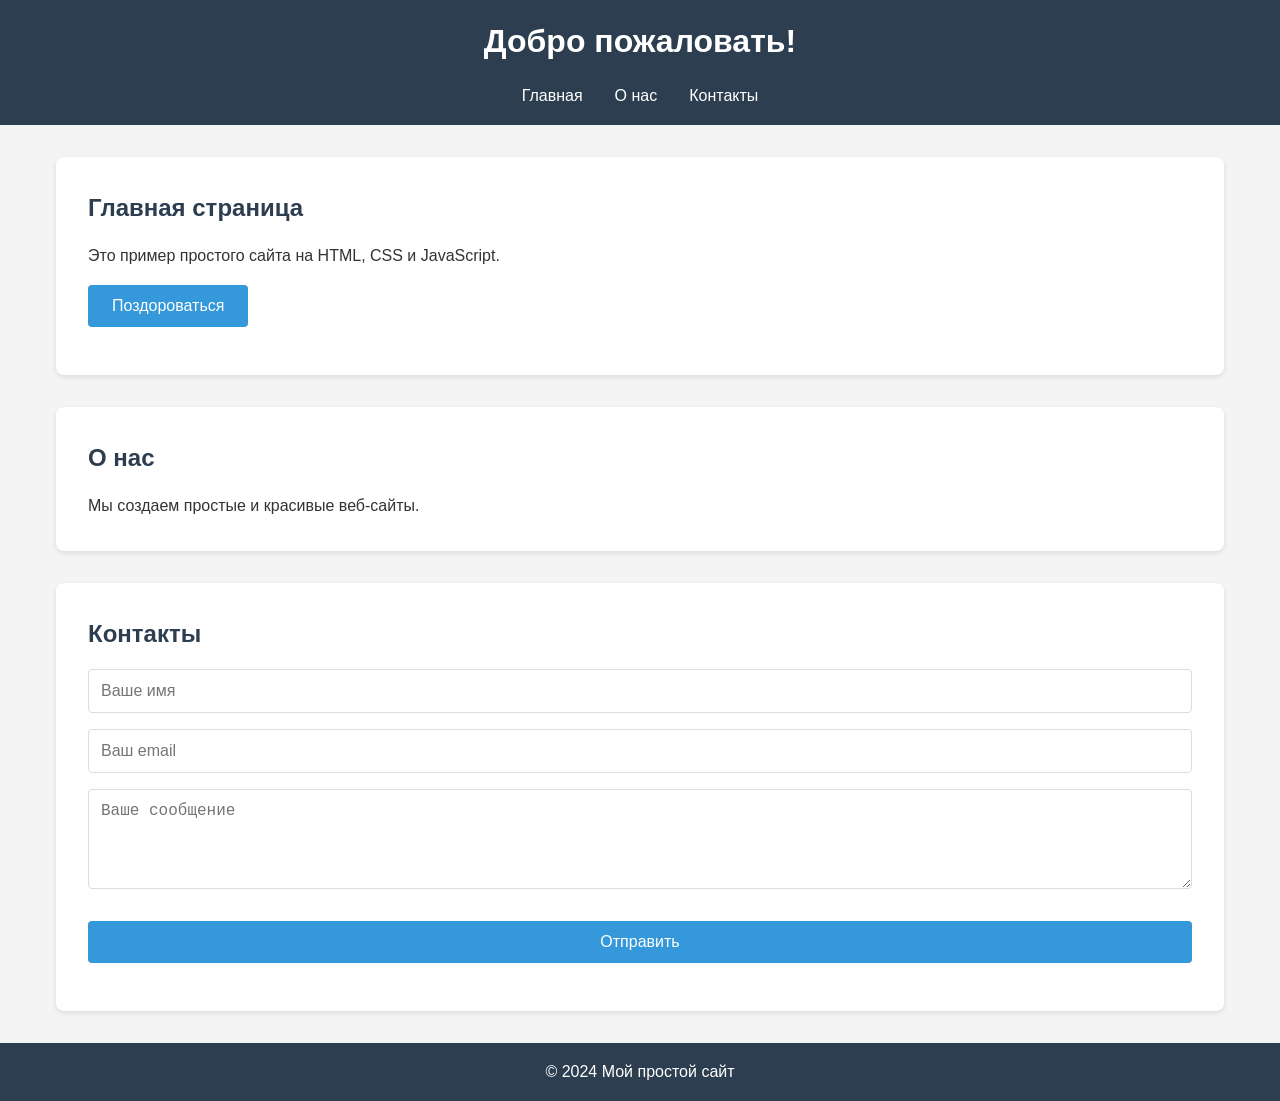
==== index.html @ e72d6790 "Create simple website with HTML, CSS and JavaScript - index.html: Created main HTML structure with h" ====
<!DOCTYPE html>
<html lang="ru">
<head>
    <meta charset="UTF-8">
    <meta name="viewport" content="width=device-width, initial-scale=1.0">
    <title>Мой простой сайт</title>
    <link rel="stylesheet" href="styles.css">
</head>
<body>
    <header>
        <h1>Добро пожаловать!</h1>
        <nav>
            <ul>
                <li><a href="#home">Главная</a></li>
                <li><a href="#about">О нас</a></li>
                <li><a href="#contact">Контакты</a></li>
            </ul>
        </nav>
    </header>

    <main>
        <section id="home">
            <h2>Главная страница</h2>
            <p>Это пример простого сайта на HTML, CSS и JavaScript.</p>
            <button id="greetButton">Поздороваться</button>
            <p id="greeting"></p>
        </section>

        <section id="about">
            <h2>О нас</h2>
            <p>Мы создаем простые и красивые веб-сайты.</p>
        </section>

        <section id="contact">
            <h2>Контакты</h2>
            <form id="contactForm">
                <input type="text" id="name" placeholder="Ваше имя" required>
                <input type="email" id="email" placeholder="Ваш email" required>
                <textarea id="message" placeholder="Ваше сообщение" required></textarea>
                <button type="submit">Отправить</button>
            </form>
            <p id="formMessage"></p>
        </section>
    </main>

    <footer>
        <p>&copy; 2024 Мой простой сайт</p>
    </footer>

    <script src="script.js"></script>
</body>
</html>
---- styles.css ----
* {
    margin: 0;
    padding: 0;
    box-sizing: border-box;
}

body {
    font-family: 'Arial', sans-serif;
    line-height: 1.6;
    color: #333;
    background-color: #f4f4f4;
}

header {
    background: #2c3e50;
    color: white;
    padding: 1rem 0;
    position: sticky;
    top: 0;
    z-index: 100;
}

header h1 {
    text-align: center;
    margin-bottom: 1rem;
}

nav ul {
    list-style: none;
    display: flex;
    justify-content: center;
    gap: 2rem;
}

nav a {
    color: white;
    text-decoration: none;
    transition: color 0.3s;
}

nav a:hover {
    color: #3498db;
}

main {
    max-width: 1200px;
    margin: 2rem auto;
    padding: 0 1rem;
}

section {
    background: white;
    padding: 2rem;
    margin-bottom: 2rem;
    border-radius: 8px;
    box-shadow: 0 2px 5px rgba(0,0,0,0.1);
}

h2 {
    color: #2c3e50;
    margin-bottom: 1rem;
}

button {
    background: #3498db;
    color: white;
    border: none;
    padding: 0.75rem 1.5rem;
    cursor: pointer;
    border-radius: 4px;
    font-size: 1rem;
    transition: background 0.3s;
    margin-top: 1rem;
}

button:hover {
    background: #2980b9;
}

#greeting {
    margin-top: 1rem;
    font-weight: bold;
    color: #27ae60;
}

form {
    display: flex;
    flex-direction: column;
    gap: 1rem;
}

input, textarea {
    padding: 0.75rem;
    border: 1px solid #ddd;
    border-radius: 4px;
    font-size: 1rem;
}

textarea {
    min-height: 100px;
    resize: vertical;
}

#formMessage {
    margin-top: 1rem;
    font-weight: bold;
}

footer {
    background: #2c3e50;
    color: white;
    text-align: center;
    padding: 1rem 0;
    margin-top: 2rem;
}

@media (max-width: 768px) {
    nav ul {
        flex-direction: column;
        gap: 1rem;
    }
    
    header h1 {
        font-size: 1.5rem;
    }
}
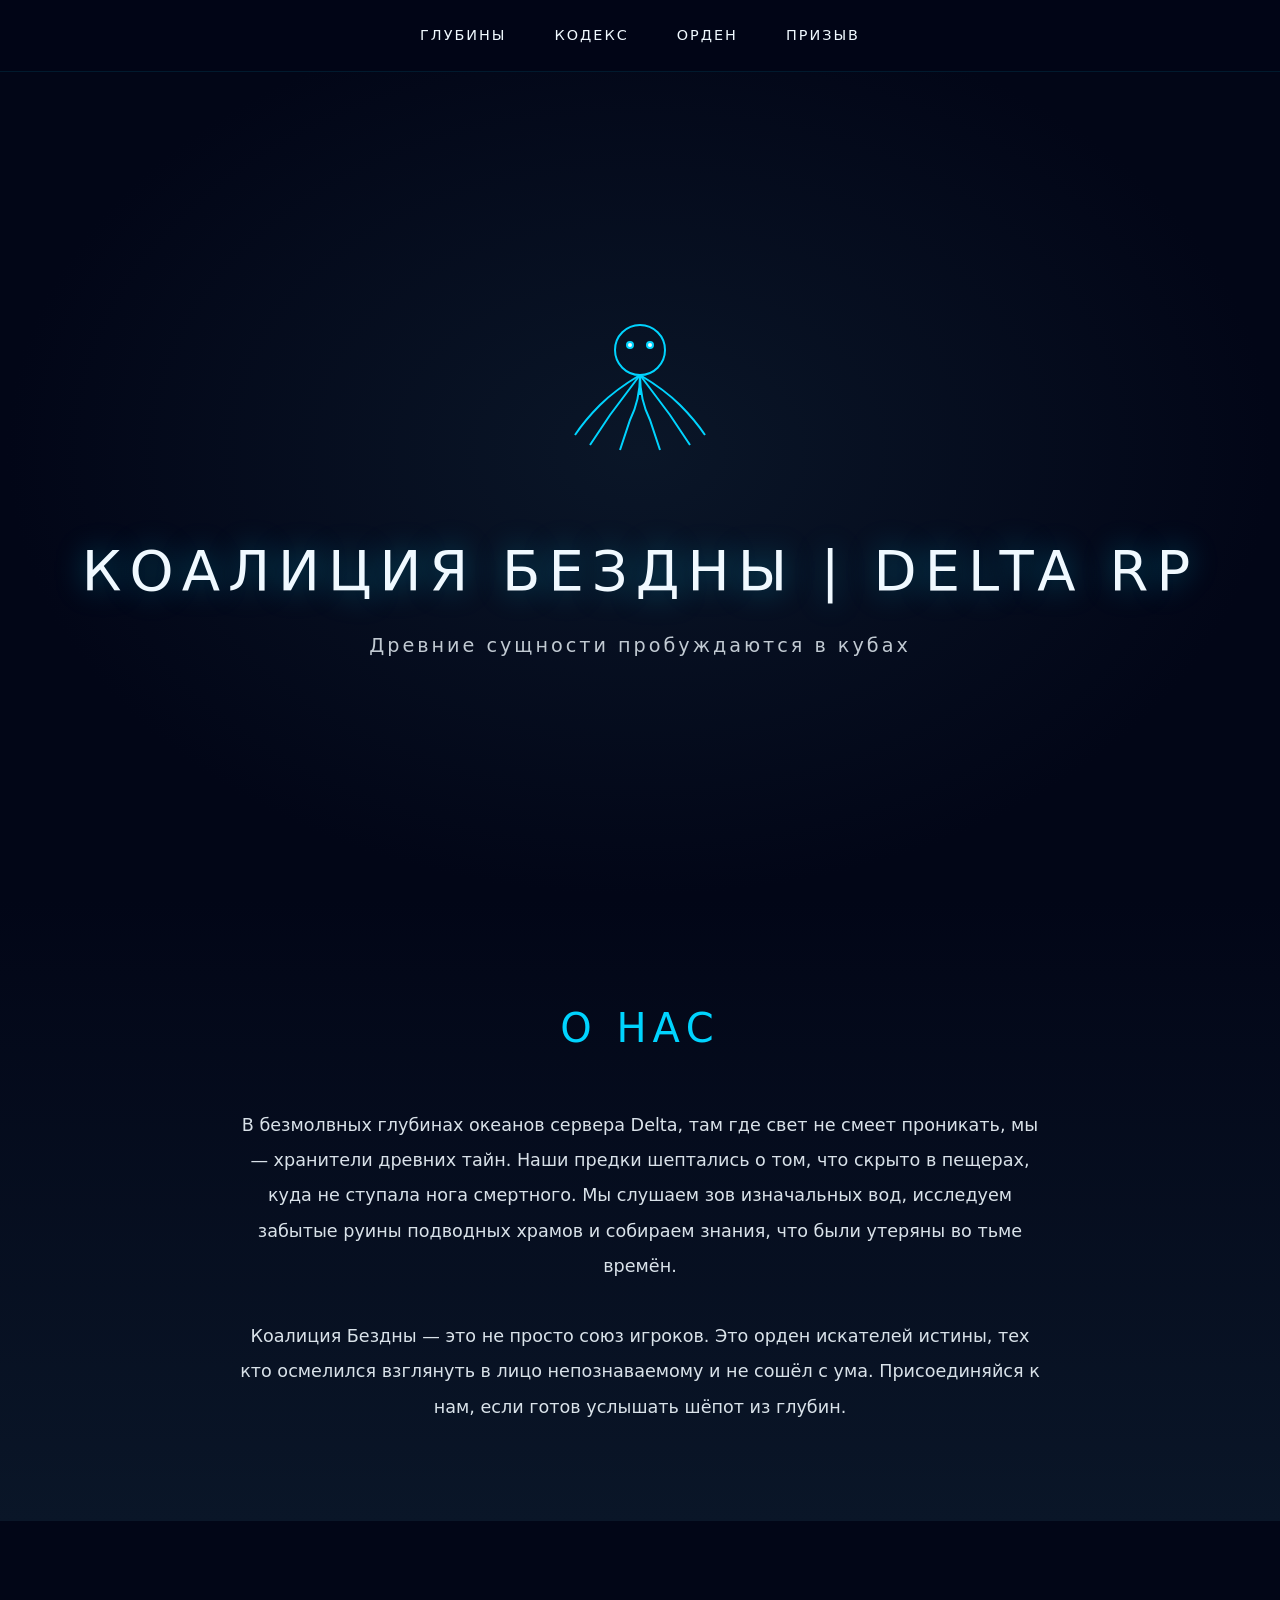
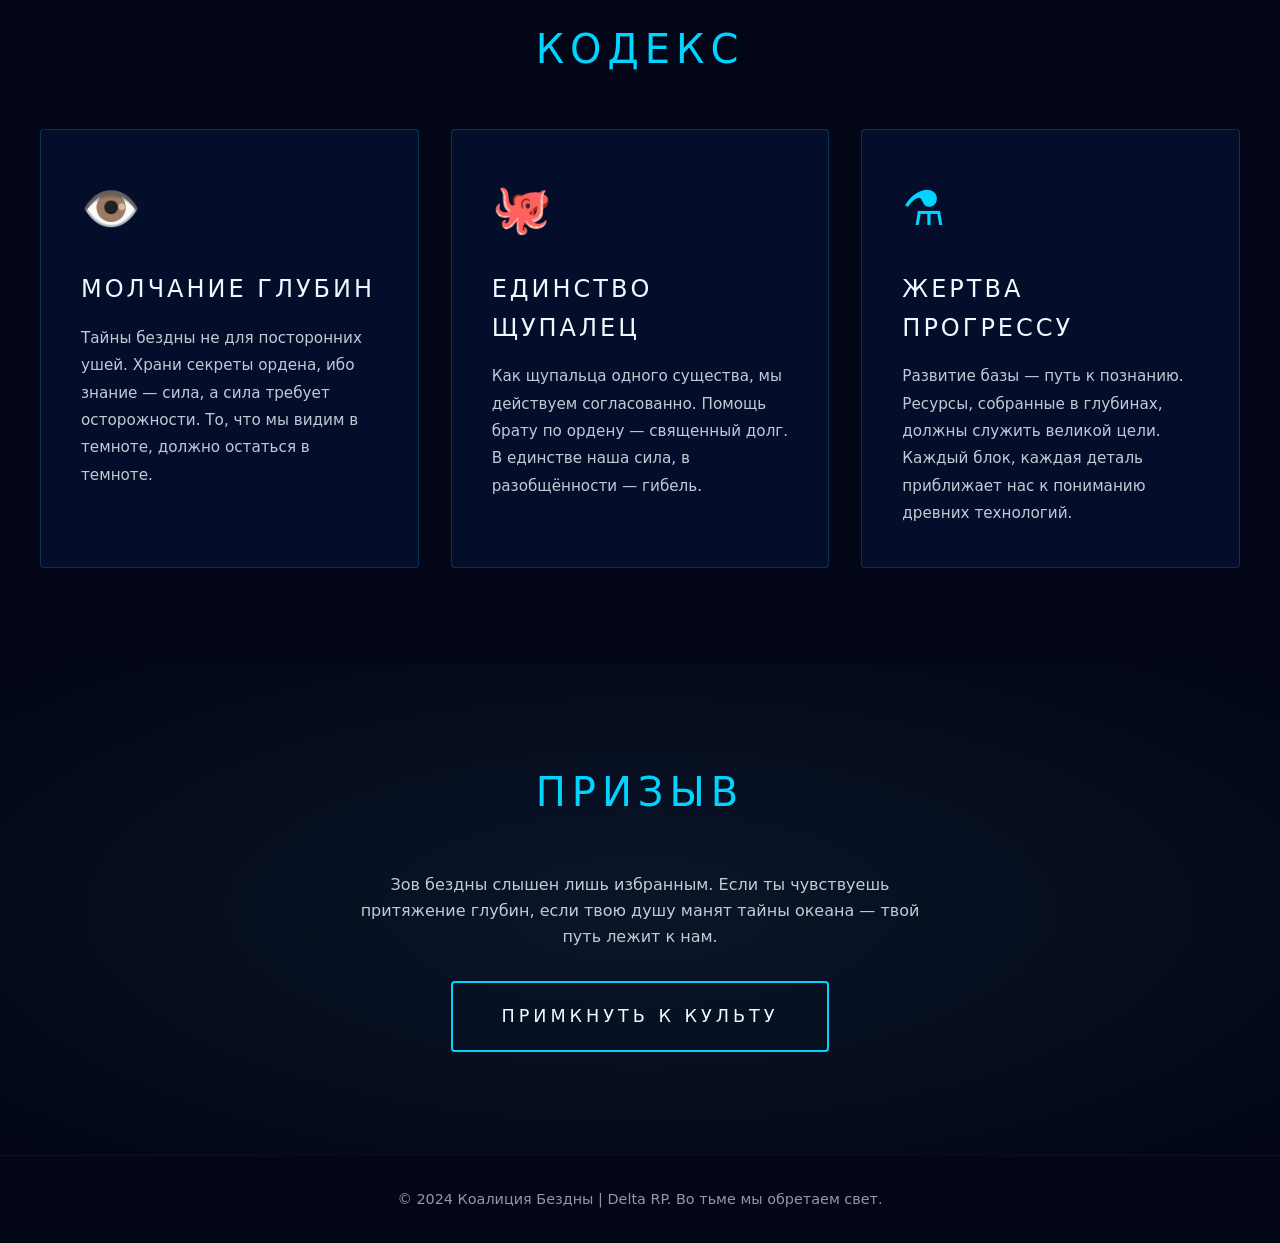
==== commit 2598136b: "**Create Cthulhu Minimalist Minecraft Coalition Website** - Implemented single-page website with Cth" ====
--- a/index.html
+++ b/index.html
@@ -3,50 +3,452 @@
 <head>
     <meta charset="UTF-8">
     <meta name="viewport" content="width=device-width, initial-scale=1.0">
-    <title>Мой простой сайт</title>
-    <link rel="stylesheet" href="styles.css">
+    <title>Коалиция Бездны | Delta RP</title>
+    <style>
+        * {
+            margin: 0;
+            padding: 0;
+            box-sizing: border-box;
+        }
+
+        :root {
+            --bg-dark: #020617;
+            --text-light: #f0f9ff;
+            --electric-blue: #00d4ff;
+            --deep-blue: #1d4ed8;
+            --neon-glow: 0 0 20px rgba(0, 212, 255, 0.5);
+        }
+
+        body {
+            font-family: system-ui, -apple-system, BlinkMacSystemFont, 'Segoe UI', sans-serif;
+            background-color: var(--bg-dark);
+            color: var(--text-light);
+            line-height: 1.6;
+            overflow-x: hidden;
+        }
+
+        /* Header */
+        header {
+            position: fixed;
+            top: 0;
+            width: 100%;
+            padding: 1.5rem 2rem;
+            background: rgba(2, 6, 23, 0.9);
+            backdrop-filter: blur(10px);
+            z-index: 1000;
+            border-bottom: 1px solid rgba(0, 212, 255, 0.1);
+        }
+
+        nav {
+            display: flex;
+            justify-content: center;
+            gap: 3rem;
+        }
+
+        nav a {
+            color: var(--text-light);
+            text-decoration: none;
+            font-size: 0.9rem;
+            text-transform: uppercase;
+            letter-spacing: 2px;
+            transition: all 0.3s ease;
+            position: relative;
+        }
+
+        nav a:hover {
+            color: var(--electric-blue);
+            text-shadow: var(--neon-glow);
+        }
+
+        nav a::after {
+            content: '';
+            position: absolute;
+            bottom: -5px;
+            left: 0;
+            width: 0;
+            height: 2px;
+            background: var(--electric-blue);
+            transition: width 0.3s ease;
+        }
+
+        nav a:hover::after {
+            width: 100%;
+        }
+
+        /* Hero Section */
+        .hero {
+            min-height: 100vh;
+            display: flex;
+            flex-direction: column;
+            justify-content: center;
+            align-items: center;
+            text-align: center;
+            padding: 6rem 2rem 4rem;
+            background: radial-gradient(ellipse at center, #0a1628 0%, var(--bg-dark) 70%);
+        }
+
+        .logo-container {
+            margin-bottom: 3rem;
+            animation: breathe 4s ease-in-out infinite;
+        }
+
+        @keyframes breathe {
+            0%, 100% {
+                filter: drop-shadow(0 0 20px rgba(0, 212, 255, 0.3));
+                transform: scale(1);
+            }
+            50% {
+                filter: drop-shadow(0 0 40px rgba(0, 212, 255, 0.6));
+                transform: scale(1.05);
+            }
+        }
+
+        .logo-svg {
+            width: 200px;
+            height: 200px;
+            fill: none;
+            stroke: var(--electric-blue);
+            stroke-width: 2;
+        }
+
+        .hero h1 {
+            font-size: 3.5rem;
+            font-weight: 300;
+            letter-spacing: 8px;
+            text-transform: uppercase;
+            margin-bottom: 1rem;
+            text-shadow: 0 0 30px rgba(0, 212, 255, 0.4);
+        }
+
+        .hero p {
+            font-size: 1.2rem;
+            font-weight: 300;
+            opacity: 0.8;
+            letter-spacing: 3px;
+            max-width: 600px;
+        }
+
+        /* About Section */
+        .about {
+            padding: 6rem 2rem;
+            background: linear-gradient(180deg, var(--bg-dark) 0%, #0a1628 100%);
+        }
+
+        .container {
+            max-width: 1200px;
+            margin: 0 auto;
+        }
+
+        .section-title {
+            font-size: 2.5rem;
+            font-weight: 300;
+            text-align: center;
+            margin-bottom: 3rem;
+            letter-spacing: 6px;
+            text-transform: uppercase;
+            color: var(--electric-blue);
+        }
+
+        .about-text {
+            text-align: center;
+            max-width: 800px;
+            margin: 0 auto;
+            font-size: 1.1rem;
+            line-height: 2;
+            opacity: 0.9;
+        }
+
+        /* Codex Section */
+        .codex {
+            padding: 6rem 2rem;
+            background: var(--bg-dark);
+        }
+
+        .cards-grid {
+            display: grid;
+            grid-template-columns: repeat(auto-fit, minmax(300px, 1fr));
+            gap: 2rem;
+            max-width: 1200px;
+            margin: 0 auto;
+        }
+
+        .card {
+            background: rgba(29, 78, 216, 0.1);
+            border: 1px solid rgba(0, 212, 255, 0.2);
+            padding: 2.5rem;
+            border-radius: 4px;
+            transition: all 0.3s ease;
+            position: relative;
+            overflow: hidden;
+        }
+
+        .card::before {
+            content: '';
+            position: absolute;
+            top: 0;
+            left: 0;
+            width: 100%;
+            height: 3px;
+            background: linear-gradient(90deg, transparent, var(--electric-blue), transparent);
+            transform: translateX(-100%);
+            transition: transform 0.5s ease;
+        }
+
+        .card:hover {
+            transform: translateY(-10px);
+            box-shadow: 0 20px 40px rgba(0, 212, 255, 0.2);
+            border-color: var(--electric-blue);
+        }
+
+        .card:hover::before {
+            transform: translateX(100%);
+        }
+
+        .card-icon {
+            font-size: 3rem;
+            margin-bottom: 1.5rem;
+            color: var(--electric-blue);
+        }
+
+        .card h3 {
+            font-size: 1.5rem;
+            font-weight: 400;
+            margin-bottom: 1rem;
+            letter-spacing: 3px;
+            text-transform: uppercase;
+        }
+
+        .card p {
+            font-size: 0.95rem;
+            opacity: 0.8;
+            line-height: 1.8;
+        }
+
+        /* CTA Section */
+        .cta {
+            padding: 6rem 2rem;
+            background: radial-gradient(ellipse at center, #0a1628 0%, var(--bg-dark) 100%);
+            text-align: center;
+        }
+
+        .cta-button {
+            display: inline-block;
+            padding: 1.2rem 3rem;
+            font-size: 1.1rem;
+            font-weight: 400;
+            text-transform: uppercase;
+            letter-spacing: 4px;
+            color: var(--text-light);
+            background: transparent;
+            border: 2px solid var(--electric-blue);
+            border-radius: 4px;
+            text-decoration: none;
+            transition: all 0.3s ease;
+            position: relative;
+            overflow: hidden;
+        }
+
+        .cta-button::before {
+            content: '';
+            position: absolute;
+            top: 0;
+            left: -100%;
+            width: 100%;
+            height: 100%;
+            background: linear-gradient(90deg, transparent, rgba(0, 212, 255, 0.3), transparent);
+            transition: left 0.5s ease;
+        }
+
+        .cta-button:hover {
+            background: var(--electric-blue);
+            color: var(--bg-dark);
+            box-shadow: 0 0 40px rgba(0, 212, 255, 0.6);
+            transform: scale(1.05);
+        }
+
+        .cta-button:hover::before {
+            left: 100%;
+        }
+
+        /* Footer */
+        footer {
+            padding: 2rem;
+            text-align: center;
+            border-top: 1px solid rgba(0, 212, 255, 0.1);
+            opacity: 0.6;
+            font-size: 0.9rem;
+        }
+
+        /* Mobile Responsiveness */
+        @media (max-width: 768px) {
+            header {
+                padding: 1rem;
+            }
+
+            nav {
+                gap: 1.5rem;
+                flex-wrap: wrap;
+            }
+
+            nav a {
+                font-size: 0.8rem;
+                letter-spacing: 1px;
+            }
+
+            .hero h1 {
+                font-size: 2rem;
+                letter-spacing: 4px;
+            }
+
+            .hero p {
+                font-size: 1rem;
+                letter-spacing: 2px;
+            }
+
+            .section-title {
+                font-size: 1.8rem;
+                letter-spacing: 4px;
+            }
+
+            .cards-grid {
+                grid-template-columns: 1fr;
+            }
+
+            .logo-svg {
+                width: 150px;
+                height: 150px;
+            }
+        }
+
+        @media (max-width: 480px) {
+            nav {
+                gap: 1rem;
+            }
+
+            nav a {
+                font-size: 0.7rem;
+            }
+
+            .hero {
+                padding: 4rem 1rem 2rem;
+            }
+
+            .hero h1 {
+                font-size: 1.5rem;
+            }
+
+            .about, .codex, .cta {
+                padding: 4rem 1rem;
+            }
+        }
+    </style>
 </head>
 <body>
+    <!-- Header -->
     <header>
-        <h1>Добро пожаловать!</h1>
         <nav>
-            <ul>
-                <li><a href="#home">Главная</a></li>
-                <li><a href="#about">О нас</a></li>
-                <li><a href="#contact">Контакты</a></li>
-            </ul>
+            <a href="#depths">Глубины</a>
+            <a href="#codex">Кодекс</a>
+            <a href="#order">Орден</a>
+            <a href="#call">Призыв</a>
         </nav>
     </header>
 
-    <main>
-        <section id="home">
-            <h2>Главная страница</h2>
-            <p>Это пример простого сайта на HTML, CSS и JavaScript.</p>
-            <button id="greetButton">Поздороваться</button>
-            <p id="greeting"></p>
-        </section>
-
-        <section id="about">
-            <h2>О нас</h2>
-            <p>Мы создаем простые и красивые веб-сайты.</p>
-        </section>
-
-        <section id="contact">
-            <h2>Контакты</h2>
-            <form id="contactForm">
-                <input type="text" id="name" placeholder="Ваше имя" required>
-                <input type="email" id="email" placeholder="Ваш email" required>
-                <textarea id="message" placeholder="Ваше сообщение" required></textarea>
-                <button type="submit">Отправить</button>
-            </form>
-            <p id="formMessage"></p>
-        </section>
-    </main>
-
+    <!-- Hero Section -->
+    <section class="hero" id="depths">
+        <div class="logo-container">
+            <svg class="logo-svg" viewBox="0 0 200 200" xmlns="http://www.w3.org/2000/svg">
+                <!-- Stylized Kraken/Octopus Logo -->
+                <circle cx="100" cy="80" r="25" stroke-width="2"/>
+                <path d="M100 105 Q100 130 90 150 Q85 165 80 180" stroke-width="2" fill="none"/>
+                <path d="M100 105 Q100 130 110 150 Q115 165 120 180" stroke-width="2" fill="none"/>
+                <path d="M100 105 Q85 125 70 145 Q60 160 50 175" stroke-width="2" fill="none"/>
+                <path d="M100 105 Q115 125 130 145 Q140 160 150 175" stroke-width="2" fill="none"/>
+                <path d="M100 105 Q75 120 60 135 Q45 150 35 165" stroke-width="2" fill="none"/>
+                <path d="M100 105 Q125 120 140 135 Q155 150 165 165" stroke-width="2" fill="none"/>
+                <path d="M100 105 Q100 115 100 125" stroke-width="2" fill="none"/>
+                <circle cx="90" cy="75" r="3" fill="currentColor"/>
+                <circle cx="110" cy="75" r="3" fill="currentColor"/>
+            </svg>
+        </div>
+        <h1>Коалиция Бездны | Delta RP</h1>
+        <p>Древние сущности пробуждаются в кубах</p>
+    </section>
+
+    <!-- About Section -->
+    <section class="about" id="order">
+        <div class="container">
+            <h2 class="section-title">О Нас</h2>
+            <div class="about-text">
+                <p>
+                    В безмолвных глубинах океанов сервера Delta, там где свет не смеет проникать, 
+                    мы — хранители древних тайн. Наши предки шептались о том, что скрыто в пещерах, 
+                    куда не ступала нога смертного. Мы слушаем зов изначальных вод, исследуем забытые 
+                    руины подводных храмов и собираем знания, что были утеряны во тьме времён.
+                </p>
+                <br>
+                <p>
+                    Коалиция Бездны — это не просто союз игроков. Это орден искателей истины, 
+                    тех кто осмелился взглянуть в лицо непознаваемому и не сошёл с ума. 
+                    Присоединяйся к нам, если готов услышать шёпот из глубин.
+                </p>
+            </div>
+        </div>
+    </section>
+
+    <!-- Codex Section -->
+    <section class="codex" id="codex">
+        <div class="container">
+            <h2 class="section-title">Кодекс</h2>
+            <div class="cards-grid">
+                <div class="card">
+                    <div class="card-icon">👁️</div>
+                    <h3>Молчание Глубин</h3>
+                    <p>
+                        Тайны бездны не для посторонних ушей. Храни секреты ордена, 
+                        ибо знание — сила, а сила требует осторожности. То, что мы видим 
+                        в темноте, должно остаться в темноте.
+                    </p>
+                </div>
+                <div class="card">
+                    <div class="card-icon">🐙</div>
+                    <h3>Единство Щупалец</h3>
+                    <p>
+                        Как щупальца одного существа, мы действуем согласованно. 
+                        Помощь брату по ордену — священный долг. В единстве наша сила, 
+                        в разобщённости — гибель.
+                    </p>
+                </div>
+                <div class="card">
+                    <div class="card-icon">⚗️</div>
+                    <h3>Жертва Прогрессу</h3>
+                    <p>
+                        Развитие базы — путь к познанию. Ресурсы, собранные в глубинах, 
+                        должны служить великой цели. Каждый блок, каждая деталь приближает 
+                        нас к пониманию древних технологий.
+                    </p>
+                </div>
+            </div>
+        </div>
+    </section>
+
+    <!-- CTA Section -->
+    <section class="cta" id="call">
+        <div class="container">
+            <h2 class="section-title">Призыв</h2>
+            <p style="margin-bottom: 2rem; opacity: 0.8; max-width: 600px; margin-left: auto; margin-right: auto;">
+                Зов бездны слышен лишь избранным. Если ты чувствуешь притяжение глубин, 
+                если твою душу манят тайны океана — твой путь лежит к нам.
+            </p>
+            <a href="https://discord.gg/your-invite-link" class="cta-button" target="_blank" rel="noopener noreferrer">
+                Примкнуть к культу
+            </a>
+        </div>
+    </section>
+
+    <!-- Footer -->
     <footer>
-        <p>&copy; 2024 Мой простой сайт</p>
+        <p>&copy; 2024 Коалиция Бездны | Delta RP. Во тьме мы обретаем свет.</p>
     </footer>
-
-    <script src="script.js"></script>
 </body>
 </html>
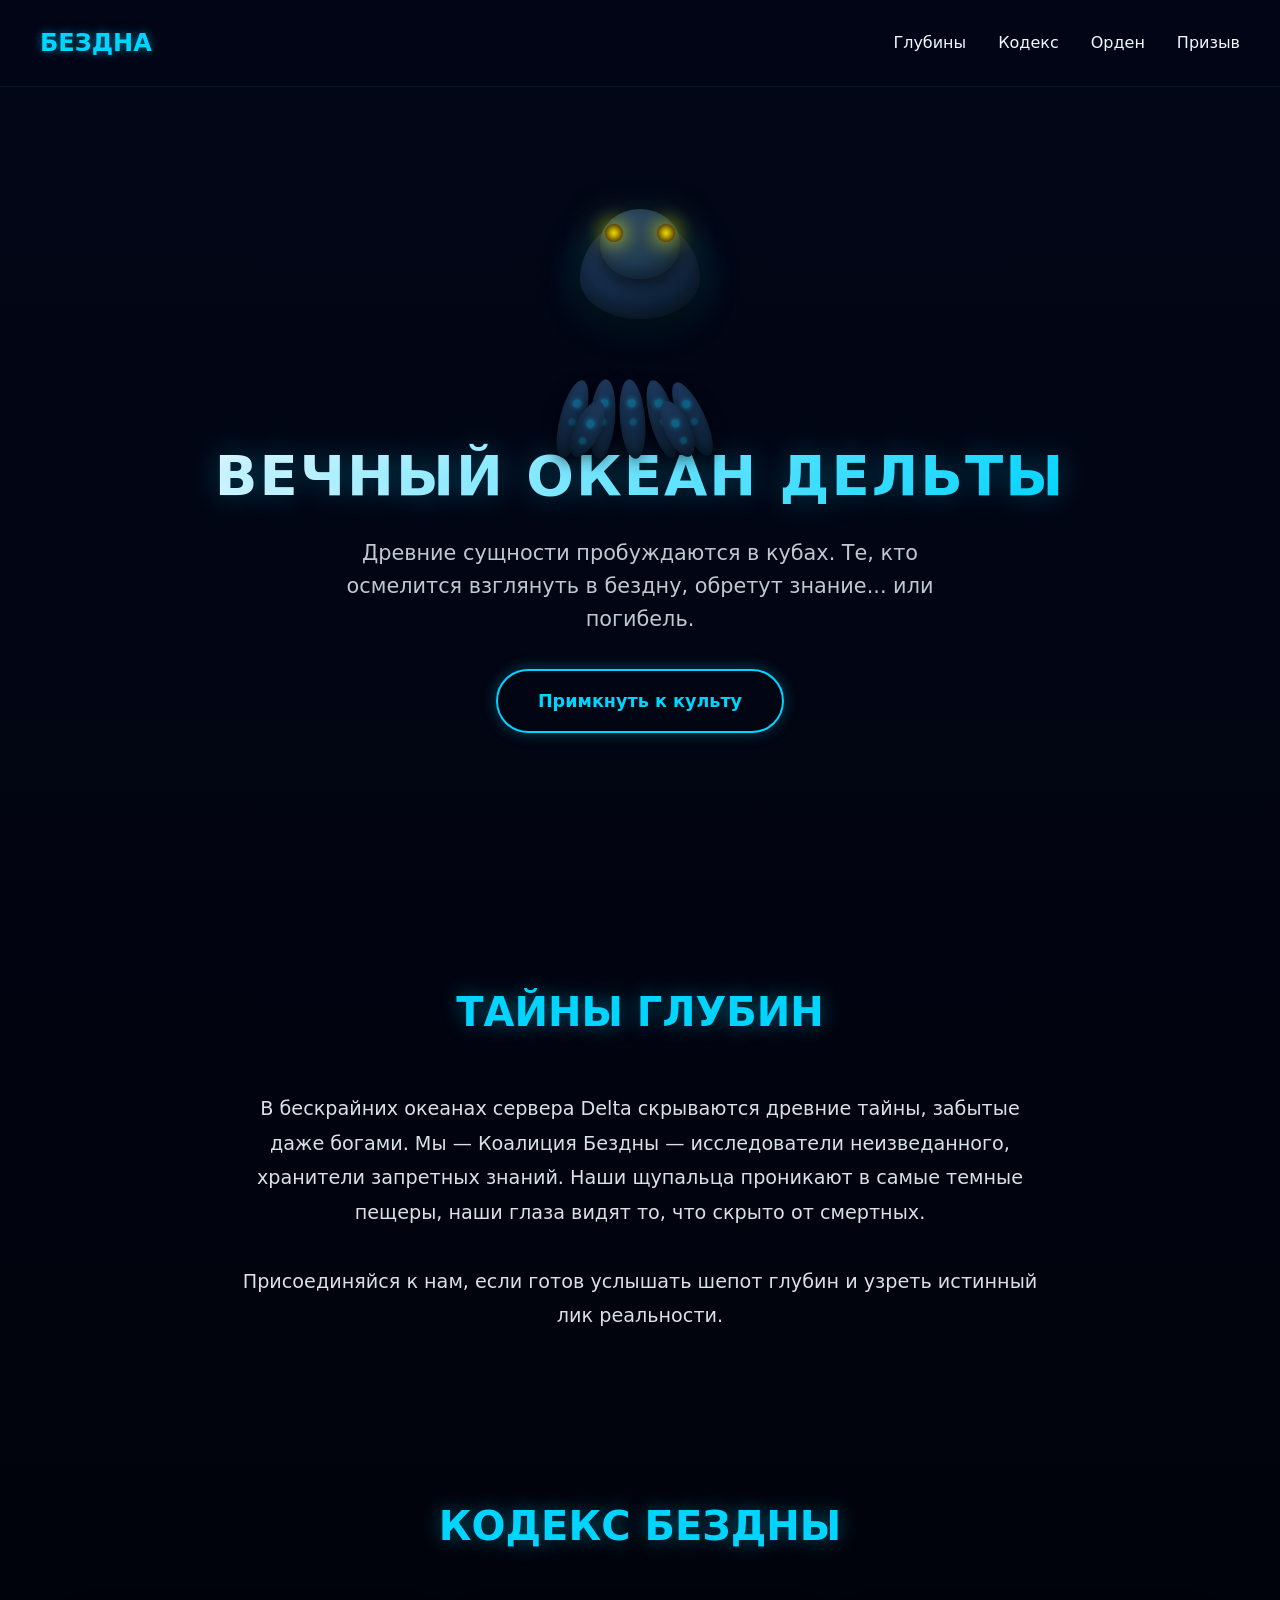
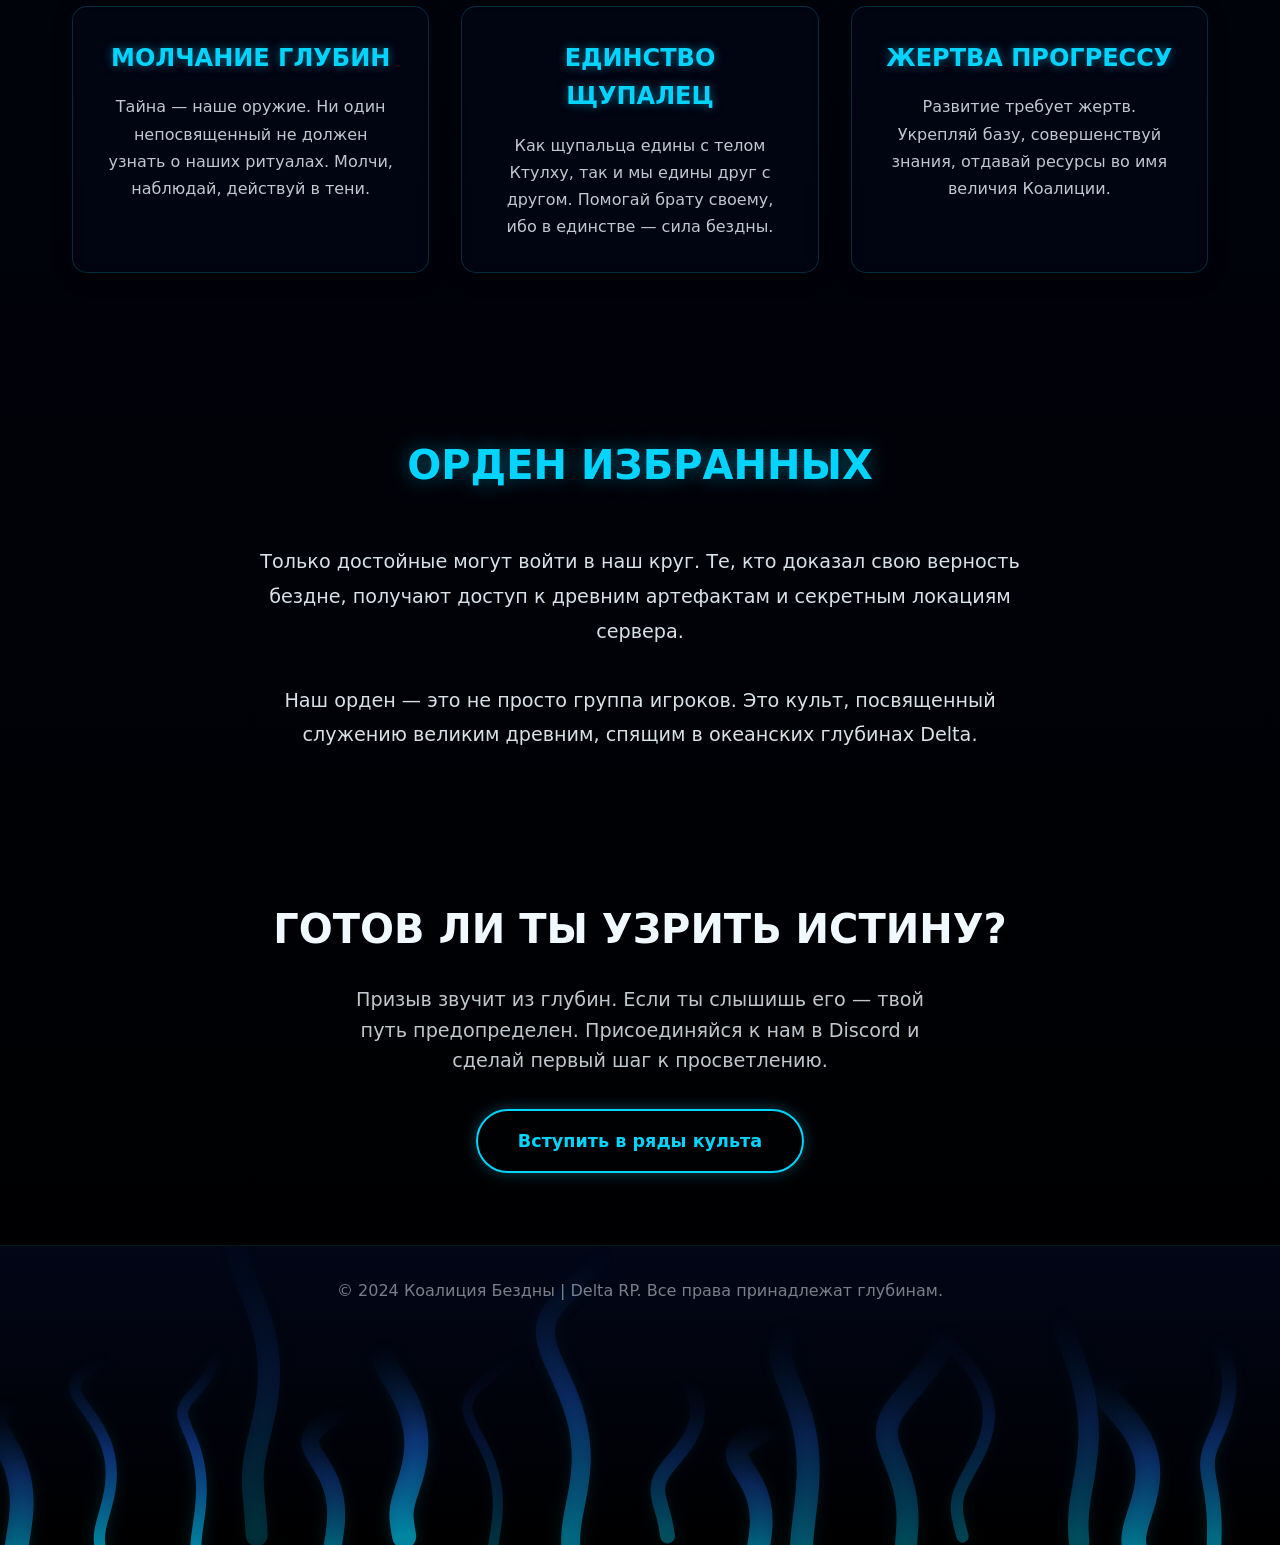
==== commit 7f0a0c38: "update branch" ====
--- a/index.html
+++ b/index.html
@@ -12,19 +12,21 @@
         }
 
         :root {
-            --bg-dark: #020617;
-            --text-light: #f0f9ff;
+            --deep-black: #020617;
+            --sea-foam: #f0f9ff;
             --electric-blue: #00d4ff;
+            --ocean-blue: #00f3ff;
             --deep-blue: #1d4ed8;
-            --neon-glow: 0 0 20px rgba(0, 212, 255, 0.5);
+            --neon-yellow: #fff700;
         }
 
         body {
-            font-family: system-ui, -apple-system, BlinkMacSystemFont, 'Segoe UI', sans-serif;
-            background-color: var(--bg-dark);
-            color: var(--text-light);
+            font-family: 'Inter', system-ui, -apple-system, sans-serif;
+            background: linear-gradient(180deg, var(--deep-black) 0%, #000000 100%);
+            color: var(--sea-foam);
+            min-height: 100vh;
+            overflow-x: hidden;
             line-height: 1.6;
-            overflow-x: hidden;
         }
 
         /* Header */
@@ -40,27 +42,40 @@
         }
 
         nav {
+            max-width: 1200px;
+            margin: 0 auto;
             display: flex;
-            justify-content: center;
-            gap: 3rem;
-        }
-
-        nav a {
-            color: var(--text-light);
+            justify-content: space-between;
+            align-items: center;
+        }
+
+        .logo-text {
+            font-size: 1.5rem;
+            font-weight: 700;
+            color: var(--electric-blue);
+            text-shadow: 0 0 10px rgba(0, 212, 255, 0.5);
+        }
+
+        .nav-links {
+            display: flex;
+            gap: 2rem;
+            list-style: none;
+        }
+
+        .nav-links a {
+            color: var(--sea-foam);
             text-decoration: none;
-            font-size: 0.9rem;
-            text-transform: uppercase;
-            letter-spacing: 2px;
+            font-weight: 500;
             transition: all 0.3s ease;
             position: relative;
         }
 
-        nav a:hover {
+        .nav-links a:hover {
             color: var(--electric-blue);
-            text-shadow: var(--neon-glow);
-        }
-
-        nav a::after {
+            text-shadow: 0 0 8px rgba(0, 212, 255, 0.6);
+        }
+
+        .nav-links a::after {
             content: '';
             position: absolute;
             bottom: -5px;
@@ -69,9 +84,10 @@
             height: 2px;
             background: var(--electric-blue);
             transition: width 0.3s ease;
-        }
-
-        nav a:hover::after {
+            box-shadow: 0 0 10px var(--electric-blue);
+        }
+
+        .nav-links a:hover::after {
             width: 100%;
         }
 
@@ -84,261 +100,394 @@
             align-items: center;
             text-align: center;
             padding: 6rem 2rem 4rem;
-            background: radial-gradient(ellipse at center, #0a1628 0%, var(--bg-dark) 70%);
-        }
-
+            position: relative;
+        }
+
+        /* Octopus Logo */
         .logo-container {
-            margin-bottom: 3rem;
-            animation: breathe 4s ease-in-out infinite;
-        }
-
-        @keyframes breathe {
-            0%, 100% {
-                filter: drop-shadow(0 0 20px rgba(0, 212, 255, 0.3));
-                transform: scale(1);
-            }
-            50% {
-                filter: drop-shadow(0 0 40px rgba(0, 212, 255, 0.6));
-                transform: scale(1.05);
-            }
-        }
-
-        .logo-svg {
+            position: relative;
             width: 200px;
             height: 200px;
-            fill: none;
-            stroke: var(--electric-blue);
-            stroke-width: 2;
-        }
+            margin-bottom: 2rem;
+            animation: floating 4s ease-in-out infinite;
+        }
+
+        @keyframes floating {
+            0%, 100% {
+                transform: translateY(0) rotate(0deg);
+            }
+            25% {
+                transform: translateY(-15px) rotate(2deg);
+            }
+            50% {
+                transform: translateY(-8px) rotate(0deg);
+            }
+            75% {
+                transform: translateY(-20px) rotate(-2deg);
+            }
+        }
+
+        .octopus-logo {
+            width: 100%;
+            height: 100%;
+            position: relative;
+        }
+
+        .octopus-body {
+            position: absolute;
+            width: 120px;
+            height: 100px;
+            background: linear-gradient(135deg, #1e3a5f 0%, #0d2137 100%);
+            border-radius: 50% 50% 50% 50% / 60% 60% 40% 40%;
+            top: 20px;
+            left: 50%;
+            transform: translateX(-50%);
+            box-shadow: 
+                0 10px 30px rgba(0, 0, 0, 0.8),
+                0 0 40px rgba(0, 212, 255, 0.3),
+                inset 0 -10px 20px rgba(0, 0, 0, 0.5);
+            z-index: 2;
+        }
+
+        .octopus-head {
+            position: absolute;
+            width: 80px;
+            height: 70px;
+            background: linear-gradient(135deg, #2a4a6f 0%, #153045 100%);
+            border-radius: 50%;
+            top: 10px;
+            left: 50%;
+            transform: translateX(-50%);
+            box-shadow: 
+                0 5px 20px rgba(0, 0, 0, 0.6),
+                inset 0 -5px 15px rgba(0, 0, 0, 0.4);
+            z-index: 3;
+        }
+
+        .eye {
+            position: absolute;
+            width: 18px;
+            height: 18px;
+            background: radial-gradient(circle, var(--neon-yellow) 0%, #b8860b 70%, #000000 100%);
+            border-radius: 50%;
+            top: 25px;
+            box-shadow: 
+                0 0 20px var(--neon-yellow),
+                0 0 40px rgba(255, 247, 0, 0.5),
+                inset 0 0 10px rgba(0, 0, 0, 0.8);
+            animation: eyeGlow 3s ease-in-out infinite alternate;
+            z-index: 4;
+        }
+
+        .eye-left {
+            left: 65px;
+        }
+
+        .eye-right {
+            right: 65px;
+        }
+
+        @keyframes eyeGlow {
+            0% {
+                box-shadow: 0 0 15px var(--neon-yellow), 0 0 30px rgba(255, 247, 0, 0.3);
+                opacity: 0.8;
+            }
+            100% {
+                box-shadow: 0 0 25px var(--neon-yellow), 0 0 50px rgba(255, 247, 0, 0.7), 0 0 70px rgba(255, 247, 0, 0.4);
+                opacity: 1;
+            }
+        }
+
+        .tentacle {
+            position: absolute;
+            width: 25px;
+            height: 80px;
+            background: linear-gradient(180deg, #1e3a5f 0%, #0d2137 100%);
+            border-radius: 50%;
+            bottom: -60px;
+            box-shadow: 
+                0 5px 15px rgba(0, 0, 0, 0.5),
+                inset 0 -5px 10px rgba(0, 0, 0, 0.3);
+            z-index: 1;
+        }
+
+        .tentacle::before {
+            content: '';
+            position: absolute;
+            width: 8px;
+            height: 8px;
+            background: rgba(0, 212, 255, 0.3);
+            border-radius: 50%;
+            top: 20px;
+            left: 50%;
+            transform: translateX(-50%);
+            box-shadow: 0 0 5px rgba(0, 212, 255, 0.5);
+        }
+
+        .tentacle::after {
+            content: '';
+            position: absolute;
+            width: 6px;
+            height: 6px;
+            background: rgba(0, 212, 255, 0.2);
+            border-radius: 50%;
+            top: 40px;
+            left: 50%;
+            transform: translateX(-50%);
+            box-shadow: 0 0 3px rgba(0, 212, 255, 0.4);
+        }
+
+        .t1 { left: 20px; transform: rotate(15deg); }
+        .t2 { left: 50px; transform: rotate(5deg); }
+        .t3 { left: 80px; transform: rotate(-5deg); }
+        .t4 { left: 110px; transform: rotate(-15deg); }
+        .t5 { left: 140px; transform: rotate(-25deg); }
+        .t6 { left: 35px; transform: rotate(25deg); height: 60px; }
+        .t7 { left: 125px; transform: rotate(-25deg); height: 60px; }
 
         .hero h1 {
             font-size: 3.5rem;
-            font-weight: 300;
-            letter-spacing: 8px;
-            text-transform: uppercase;
+            font-weight: 800;
             margin-bottom: 1rem;
-            text-shadow: 0 0 30px rgba(0, 212, 255, 0.4);
+            background: linear-gradient(135deg, var(--sea-foam) 0%, var(--electric-blue) 100%);
+            -webkit-background-clip: text;
+            -webkit-text-fill-color: transparent;
+            background-clip: text;
+            text-shadow: 0 0 30px rgba(0, 212, 255, 0.3);
+            letter-spacing: 2px;
         }
 
         .hero p {
-            font-size: 1.2rem;
-            font-weight: 300;
-            opacity: 0.8;
-            letter-spacing: 3px;
+            font-size: 1.3rem;
+            color: rgba(240, 249, 255, 0.8);
             max-width: 600px;
-        }
-
-        /* About Section */
-        .about {
-            padding: 6rem 2rem;
-            background: linear-gradient(180deg, var(--bg-dark) 0%, #0a1628 100%);
-        }
-
-        .container {
+            margin-bottom: 2rem;
+        }
+
+        /* Buttons */
+        .btn {
+            display: inline-block;
+            padding: 1rem 2.5rem;
+            background: transparent;
+            color: var(--electric-blue);
+            border: 2px solid var(--electric-blue);
+            border-radius: 50px;
+            font-size: 1.1rem;
+            font-weight: 600;
+            text-decoration: none;
+            transition: all 0.3s ease;
+            cursor: pointer;
+            position: relative;
+            overflow: hidden;
+            box-shadow: 0 0 15px rgba(0, 212, 255, 0.3);
+        }
+
+        .btn:hover {
+            background: var(--electric-blue);
+            color: var(--deep-black);
+            box-shadow: 
+                0 0 30px rgba(0, 212, 255, 0.6),
+                0 0 60px rgba(0, 212, 255, 0.4);
+            transform: translateY(-3px);
+        }
+
+        .btn-pulse {
+            animation: pulse 2s ease-in-out infinite;
+        }
+
+        @keyframes pulse {
+            0%, 100% {
+                box-shadow: 0 0 15px rgba(0, 212, 255, 0.3);
+            }
+            50% {
+                box-shadow: 
+                    0 0 25px rgba(0, 212, 255, 0.5),
+                    0 0 50px rgba(0, 212, 255, 0.3);
+            }
+        }
+
+        /* Sections */
+        section {
+            padding: 5rem 2rem;
             max-width: 1200px;
             margin: 0 auto;
         }
 
         .section-title {
             font-size: 2.5rem;
-            font-weight: 300;
             text-align: center;
             margin-bottom: 3rem;
-            letter-spacing: 6px;
-            text-transform: uppercase;
             color: var(--electric-blue);
-        }
-
-        .about-text {
+            text-shadow: 0 0 20px rgba(0, 212, 255, 0.4);
+        }
+
+        /* About Section */
+        .about-content {
             text-align: center;
             max-width: 800px;
             margin: 0 auto;
-            font-size: 1.1rem;
-            line-height: 2;
-            opacity: 0.9;
-        }
-
-        /* Codex Section */
-        .codex {
-            padding: 6rem 2rem;
-            background: var(--bg-dark);
-        }
-
+            font-size: 1.2rem;
+            line-height: 1.8;
+            color: rgba(240, 249, 255, 0.9);
+        }
+
+        /* Cards Grid */
         .cards-grid {
             display: grid;
             grid-template-columns: repeat(auto-fit, minmax(300px, 1fr));
             gap: 2rem;
-            max-width: 1200px;
-            margin: 0 auto;
+            margin-top: 3rem;
         }
 
         .card {
-            background: rgba(29, 78, 216, 0.1);
+            background: rgba(2, 6, 23, 0.6);
             border: 1px solid rgba(0, 212, 255, 0.2);
-            padding: 2.5rem;
-            border-radius: 4px;
+            border-radius: 15px;
+            padding: 2rem;
+            text-align: center;
             transition: all 0.3s ease;
+            backdrop-filter: blur(5px);
+            box-shadow: 0 5px 20px rgba(0, 0, 0, 0.3);
+        }
+
+        .card:hover {
+            border-color: var(--electric-blue);
+            box-shadow: 
+                0 0 30px rgba(0, 212, 255, 0.3),
+                0 10px 40px rgba(0, 0, 0, 0.5);
+            transform: translateY(-5px);
+        }
+
+        .card h3 {
+            font-size: 1.5rem;
+            color: var(--electric-blue);
+            margin-bottom: 1rem;
+            text-shadow: 0 0 10px rgba(0, 212, 255, 0.5);
+        }
+
+        .card p {
+            color: rgba(240, 249, 255, 0.8);
+            line-height: 1.7;
+        }
+
+        /* CTA Section */
+        .cta-section {
+            text-align: center;
+            padding: 4rem 2rem;
+        }
+
+        .cta-section h2 {
+            font-size: 2.5rem;
+            margin-bottom: 1.5rem;
+            color: var(--sea-foam);
+        }
+
+        .cta-section p {
+            font-size: 1.2rem;
+            color: rgba(240, 249, 255, 0.8);
+            margin-bottom: 2rem;
+            max-width: 600px;
+            margin-left: auto;
+            margin-right: auto;
+        }
+
+        /* Footer with Tentacles */
+        footer {
             position: relative;
+            height: 300px;
+            background: linear-gradient(180deg, var(--deep-black) 0%, #000000 100%);
             overflow: hidden;
-        }
-
-        .card::before {
-            content: '';
+            border-top: 1px solid rgba(0, 212, 255, 0.1);
+        }
+
+        #tentacleCanvas {
             position: absolute;
-            top: 0;
+            bottom: 0;
             left: 0;
             width: 100%;
-            height: 3px;
-            background: linear-gradient(90deg, transparent, var(--electric-blue), transparent);
-            transform: translateX(-100%);
-            transition: transform 0.5s ease;
-        }
-
-        .card:hover {
-            transform: translateY(-10px);
-            box-shadow: 0 20px 40px rgba(0, 212, 255, 0.2);
-            border-color: var(--electric-blue);
-        }
-
-        .card:hover::before {
-            transform: translateX(100%);
-        }
-
-        .card-icon {
-            font-size: 3rem;
-            margin-bottom: 1.5rem;
-            color: var(--electric-blue);
-        }
-
-        .card h3 {
-            font-size: 1.5rem;
-            font-weight: 400;
-            margin-bottom: 1rem;
-            letter-spacing: 3px;
-            text-transform: uppercase;
-        }
-
-        .card p {
-            font-size: 0.95rem;
-            opacity: 0.8;
-            line-height: 1.8;
-        }
-
-        /* CTA Section */
-        .cta {
-            padding: 6rem 2rem;
-            background: radial-gradient(ellipse at center, #0a1628 0%, var(--bg-dark) 100%);
+            height: 100%;
+        }
+
+        .footer-content {
+            position: relative;
+            z-index: 10;
             text-align: center;
-        }
-
-        .cta-button {
-            display: inline-block;
-            padding: 1.2rem 3rem;
-            font-size: 1.1rem;
-            font-weight: 400;
-            text-transform: uppercase;
-            letter-spacing: 4px;
-            color: var(--text-light);
-            background: transparent;
-            border: 2px solid var(--electric-blue);
-            border-radius: 4px;
-            text-decoration: none;
-            transition: all 0.3s ease;
-            position: relative;
-            overflow: hidden;
-        }
-
-        .cta-button::before {
-            content: '';
-            position: absolute;
-            top: 0;
-            left: -100%;
-            width: 100%;
-            height: 100%;
-            background: linear-gradient(90deg, transparent, rgba(0, 212, 255, 0.3), transparent);
-            transition: left 0.5s ease;
-        }
-
-        .cta-button:hover {
-            background: var(--electric-blue);
-            color: var(--bg-dark);
-            box-shadow: 0 0 40px rgba(0, 212, 255, 0.6);
-            transform: scale(1.05);
-        }
-
-        .cta-button:hover::before {
-            left: 100%;
-        }
-
-        /* Footer */
-        footer {
             padding: 2rem;
-            text-align: center;
-            border-top: 1px solid rgba(0, 212, 255, 0.1);
-            opacity: 0.6;
-            font-size: 0.9rem;
-        }
-
-        /* Mobile Responsiveness */
+            color: rgba(240, 249, 255, 0.5);
+        }
+
+        /* Mobile Responsive */
         @media (max-width: 768px) {
-            header {
-                padding: 1rem;
-            }
-
-            nav {
-                gap: 1.5rem;
-                flex-wrap: wrap;
-            }
-
-            nav a {
-                font-size: 0.8rem;
-                letter-spacing: 1px;
-            }
-
+            .nav-links {
+                display: none;
+            }
+
+            .hero h1 {
+                font-size: 2.5rem;
+            }
+
+            .hero p {
+                font-size: 1.1rem;
+            }
+
+            .logo-container {
+                width: 150px;
+                height: 150px;
+            }
+
+            .octopus-body {
+                width: 90px;
+                height: 75px;
+            }
+
+            .octopus-head {
+                width: 60px;
+                height: 52px;
+            }
+
+            .eye {
+                width: 14px;
+                height: 14px;
+            }
+
+            .eye-left {
+                left: 48px;
+            }
+
+            .eye-right {
+                right: 48px;
+            }
+
+            .tentacle {
+                width: 20px;
+                height: 60px;
+            }
+
+            .t1 { left: 15px; }
+            .t2 { left: 38px; }
+            .t3 { left: 60px; }
+            .t4 { left: 82px; }
+            .t5 { left: 105px; }
+            .t6 { left: 26px; height: 45px; }
+            .t7 { left: 94px; height: 45px; }
+
+            .section-title {
+                font-size: 2rem;
+            }
+
+            .cards-grid {
+                grid-template-columns: 1fr;
+            }
+        }
+
+        @media (max-width: 480px) {
             .hero h1 {
                 font-size: 2rem;
-                letter-spacing: 4px;
-            }
-
-            .hero p {
+            }
+
+            .btn {
+                padding: 0.8rem 2rem;
                 font-size: 1rem;
-                letter-spacing: 2px;
-            }
-
-            .section-title {
-                font-size: 1.8rem;
-                letter-spacing: 4px;
-            }
-
-            .cards-grid {
-                grid-template-columns: 1fr;
-            }
-
-            .logo-svg {
-                width: 150px;
-                height: 150px;
-            }
-        }
-
-        @media (max-width: 480px) {
-            nav {
-                gap: 1rem;
-            }
-
-            nav a {
-                font-size: 0.7rem;
-            }
-
-            .hero {
-                padding: 4rem 1rem 2rem;
-            }
-
-            .hero h1 {
-                font-size: 1.5rem;
-            }
-
-            .about, .codex, .cta {
-                padding: 4rem 1rem;
             }
         }
     </style>
@@ -347,108 +496,222 @@
     <!-- Header -->
     <header>
         <nav>
-            <a href="#depths">Глубины</a>
-            <a href="#codex">Кодекс</a>
-            <a href="#order">Орден</a>
-            <a href="#call">Призыв</a>
+            <div class="logo-text">БЕЗДНА</div>
+            <ul class="nav-links">
+                <li><a href="#about">Глубины</a></li>
+                <li><a href="#codex">Кодекс</a></li>
+                <li><a href="#order">Орден</a></li>
+                <li><a href="#join">Призыв</a></li>
+            </ul>
         </nav>
     </header>
 
     <!-- Hero Section -->
-    <section class="hero" id="depths">
+    <section class="hero">
         <div class="logo-container">
-            <svg class="logo-svg" viewBox="0 0 200 200" xmlns="http://www.w3.org/2000/svg">
-                <!-- Stylized Kraken/Octopus Logo -->
-                <circle cx="100" cy="80" r="25" stroke-width="2"/>
-                <path d="M100 105 Q100 130 90 150 Q85 165 80 180" stroke-width="2" fill="none"/>
-                <path d="M100 105 Q100 130 110 150 Q115 165 120 180" stroke-width="2" fill="none"/>
-                <path d="M100 105 Q85 125 70 145 Q60 160 50 175" stroke-width="2" fill="none"/>
-                <path d="M100 105 Q115 125 130 145 Q140 160 150 175" stroke-width="2" fill="none"/>
-                <path d="M100 105 Q75 120 60 135 Q45 150 35 165" stroke-width="2" fill="none"/>
-                <path d="M100 105 Q125 120 140 135 Q155 150 165 165" stroke-width="2" fill="none"/>
-                <path d="M100 105 Q100 115 100 125" stroke-width="2" fill="none"/>
-                <circle cx="90" cy="75" r="3" fill="currentColor"/>
-                <circle cx="110" cy="75" r="3" fill="currentColor"/>
-            </svg>
+            <div class="octopus-logo">
+                <div class="octopus-body"></div>
+                <div class="octopus-head"></div>
+                <div class="eye eye-left"></div>
+                <div class="eye eye-right"></div>
+                <div class="tentacle t1"></div>
+                <div class="tentacle t2"></div>
+                <div class="tentacle t3"></div>
+                <div class="tentacle t4"></div>
+                <div class="tentacle t5"></div>
+                <div class="tentacle t6"></div>
+                <div class="tentacle t7"></div>
+            </div>
         </div>
-        <h1>Коалиция Бездны | Delta RP</h1>
-        <p>Древние сущности пробуждаются в кубах</p>
+        <h1>ВЕЧНЫЙ ОКЕАН ДЕЛЬТЫ</h1>
+        <p>Древние сущности пробуждаются в кубах. Те, кто осмелится взглянуть в бездну, обретут знание... или погибель.</p>
+        <a href="https://discord.gg/your-server" class="btn btn-pulse" target="_blank">Примкнуть к культу</a>
     </section>
 
     <!-- About Section -->
-    <section class="about" id="order">
-        <div class="container">
-            <h2 class="section-title">О Нас</h2>
-            <div class="about-text">
+    <section id="about">
+        <h2 class="section-title">ТАЙНЫ ГЛУБИН</h2>
+        <div class="about-content">
+            <p>
+                В бескрайних океанах сервера Delta скрываются древние тайны, забытые даже богами. 
+                Мы — Коалиция Бездны — исследователи неизведанного, хранители запретных знаний. 
+                Наши щупальца проникают в самые темные пещеры, наши глаза видят то, что скрыто от смертных.
+            </p>
+            <br>
+            <p>
+                Присоединяйся к нам, если готов услышать шепот глубин и узреть истинный лик реальности.
+            </p>
+        </div>
+    </section>
+
+    <!-- Codex Section -->
+    <section id="codex">
+        <h2 class="section-title">КОДЕКС БЕЗДНЫ</h2>
+        <div class="cards-grid">
+            <div class="card">
+                <h3>МОЛЧАНИЕ ГЛУБИН</h3>
                 <p>
-                    В безмолвных глубинах океанов сервера Delta, там где свет не смеет проникать, 
-                    мы — хранители древних тайн. Наши предки шептались о том, что скрыто в пещерах, 
-                    куда не ступала нога смертного. Мы слушаем зов изначальных вод, исследуем забытые 
-                    руины подводных храмов и собираем знания, что были утеряны во тьме времён.
+                    Тайна — наше оружие. Ни один непосвященный не должен узнать о наших ритуалах. 
+                    Молчи, наблюдай, действуй в тени.
                 </p>
-                <br>
+            </div>
+            <div class="card">
+                <h3>ЕДИНСТВО ЩУПАЛЕЦ</h3>
                 <p>
-                    Коалиция Бездны — это не просто союз игроков. Это орден искателей истины, 
-                    тех кто осмелился взглянуть в лицо непознаваемому и не сошёл с ума. 
-                    Присоединяйся к нам, если готов услышать шёпот из глубин.
+                    Как щупальца едины с телом Ктулху, так и мы едины друг с другом. 
+                    Помогай брату своему, ибо в единстве — сила бездны.
+                </p>
+            </div>
+            <div class="card">
+                <h3>ЖЕРТВА ПРОГРЕССУ</h3>
+                <p>
+                    Развитие требует жертв. Укрепляй базу, совершенствуй знания, 
+                    отдавай ресурсы во имя величия Коалиции.
                 </p>
             </div>
         </div>
     </section>
 
-    <!-- Codex Section -->
-    <section class="codex" id="codex">
-        <div class="container">
-            <h2 class="section-title">Кодекс</h2>
-            <div class="cards-grid">
-                <div class="card">
-                    <div class="card-icon">👁️</div>
-                    <h3>Молчание Глубин</h3>
-                    <p>
-                        Тайны бездны не для посторонних ушей. Храни секреты ордена, 
-                        ибо знание — сила, а сила требует осторожности. То, что мы видим 
-                        в темноте, должно остаться в темноте.
-                    </p>
-                </div>
-                <div class="card">
-                    <div class="card-icon">🐙</div>
-                    <h3>Единство Щупалец</h3>
-                    <p>
-                        Как щупальца одного существа, мы действуем согласованно. 
-                        Помощь брату по ордену — священный долг. В единстве наша сила, 
-                        в разобщённости — гибель.
-                    </p>
-                </div>
-                <div class="card">
-                    <div class="card-icon">⚗️</div>
-                    <h3>Жертва Прогрессу</h3>
-                    <p>
-                        Развитие базы — путь к познанию. Ресурсы, собранные в глубинах, 
-                        должны служить великой цели. Каждый блок, каждая деталь приближает 
-                        нас к пониманию древних технологий.
-                    </p>
-                </div>
-            </div>
+    <!-- Order Section -->
+    <section id="order">
+        <h2 class="section-title">ОРДЕН ИЗБРАННЫХ</h2>
+        <div class="about-content">
+            <p>
+                Только достойные могут войти в наш круг. Те, кто доказал свою верность бездне, 
+                получают доступ к древним артефактам и секретным локациям сервера.
+            </p>
+            <br>
+            <p>
+                Наш орден — это не просто группа игроков. Это культ, посвященный служению 
+                великим древним, спящим в океанских глубинах Delta.
+            </p>
         </div>
     </section>
 
     <!-- CTA Section -->
-    <section class="cta" id="call">
-        <div class="container">
-            <h2 class="section-title">Призыв</h2>
-            <p style="margin-bottom: 2rem; opacity: 0.8; max-width: 600px; margin-left: auto; margin-right: auto;">
-                Зов бездны слышен лишь избранным. Если ты чувствуешь притяжение глубин, 
-                если твою душу манят тайны океана — твой путь лежит к нам.
-            </p>
-            <a href="https://discord.gg/your-invite-link" class="cta-button" target="_blank" rel="noopener noreferrer">
-                Примкнуть к культу
-            </a>
+    <section id="join" class="cta-section">
+        <h2>ГОТОВ ЛИ ТЫ УЗРИТЬ ИСТИНУ?</h2>
+        <p>
+            Призыв звучит из глубин. Если ты слышишь его — твой путь предопределен. 
+            Присоединяйся к нам в Discord и сделай первый шаг к просветлению.
+        </p>
+        <a href="https://discord.gg/your-server" class="btn btn-pulse" target="_blank">Вступить в ряды культа</a>
+    </section>
+
+    <!-- Footer with Animated Tentacles -->
+    <footer>
+        <canvas id="tentacleCanvas"></canvas>
+        <div class="footer-content">
+            <p>&copy; 2024 Коалиция Бездны | Delta RP. Все права принадлежат глубинам.</p>
         </div>
-    </section>
-
-    <!-- Footer -->
-    <footer>
-        <p>&copy; 2024 Коалиция Бездны | Delta RP. Во тьме мы обретаем свет.</p>
     </footer>
+
+    <script>
+        // Tentacle Animation using Canvas
+        const canvas = document.getElementById('tentacleCanvas');
+        const ctx = canvas.getContext('2d');
+
+        let width, height;
+        let tentacles = [];
+
+        function resize() {
+            width = canvas.width = window.innerWidth;
+            height = canvas.height = 300;
+            initTentacles();
+        }
+
+        class Tentacle {
+            constructor(x) {
+                this.x = x;
+                this.y = height;
+                this.segments = [];
+                this.numSegments = Math.floor(Math.random() * 8) + 12;
+                this.segmentLength = Math.random() * 8 + 12;
+                this.amplitude = Math.random() * 30 + 20;
+                this.frequency = Math.random() * 0.02 + 0.01;
+                this.speed = Math.random() * 0.02 + 0.01;
+                this.phase = Math.random() * Math.PI * 2;
+                this.opacity = Math.random() * 0.3 + 0.1;
+                this.width = Math.random() * 15 + 10;
+                
+                for (let i = 0; i < this.numSegments; i++) {
+                    this.segments.push({
+                        x: this.x,
+                        y: this.y - i * this.segmentLength
+                    });
+                }
+            }
+
+            update(time) {
+                for (let i = 0; i < this.segments.length; i++) {
+                    const segment = this.segments[i];
+                    const offset = i * 0.5;
+                    segment.x = this.x + Math.sin(time * this.speed + this.phase + offset) * this.amplitude * (i / this.numSegments);
+                    segment.y = this.y - i * this.segmentLength + Math.cos(time * this.speed * 0.5 + this.phase + offset) * 10;
+                }
+            }
+
+            draw() {
+                ctx.beginPath();
+                ctx.moveTo(this.segments[0].x, this.segments[0].y);
+                
+                for (let i = 1; i < this.segments.length; i++) {
+                    const seg = this.segments[i];
+                    const prevSeg = this.segments[i - 1];
+                    const cx = (prevSeg.x + seg.x) / 2;
+                    const cy = (prevSeg.y + seg.y) / 2;
+                    ctx.quadraticCurveTo(prevSeg.x, prevSeg.y, cx, cy);
+                }
+
+                const gradient = ctx.createLinearGradient(
+                    this.segments[0].x, this.segments[0].y,
+                    this.segments[this.segments.length - 1].x,
+                    this.segments[this.segments.length - 1].y
+                );
+                gradient.addColorStop(0, `rgba(0, 212, 255, ${this.opacity})`);
+                gradient.addColorStop(0.5, `rgba(29, 78, 216, ${this.opacity * 0.7})`);
+                gradient.addColorStop(1, `rgba(2, 6, 23, 0)`);
+
+                ctx.strokeStyle = gradient;
+                ctx.lineWidth = this.width;
+                ctx.lineCap = 'round';
+                ctx.lineJoin = 'round';
+                ctx.stroke();
+
+                // Neon glow
+                ctx.shadowBlur = 15;
+                ctx.shadowColor = 'rgba(0, 212, 255, 0.5)';
+                ctx.stroke();
+                ctx.shadowBlur = 0;
+            }
+        }
+
+        function initTentacles() {
+            tentacles = [];
+            const numTentacles = Math.floor(width / 80);
+            for (let i = 0; i < numTentacles; i++) {
+                const x = (width / numTentacles) * i + Math.random() * 40;
+                tentacles.push(new Tentacle(x));
+            }
+        }
+
+        let time = 0;
+        function animate() {
+            ctx.clearRect(0, 0, width, height);
+            
+            time += 1;
+            
+            tentacles.forEach(tentacle => {
+                tentacle.update(time);
+                tentacle.draw();
+            });
+
+            requestAnimationFrame(animate);
+        }
+
+        window.addEventListener('resize', resize);
+        resize();
+        animate();
+    </script>
 </body>
 </html>
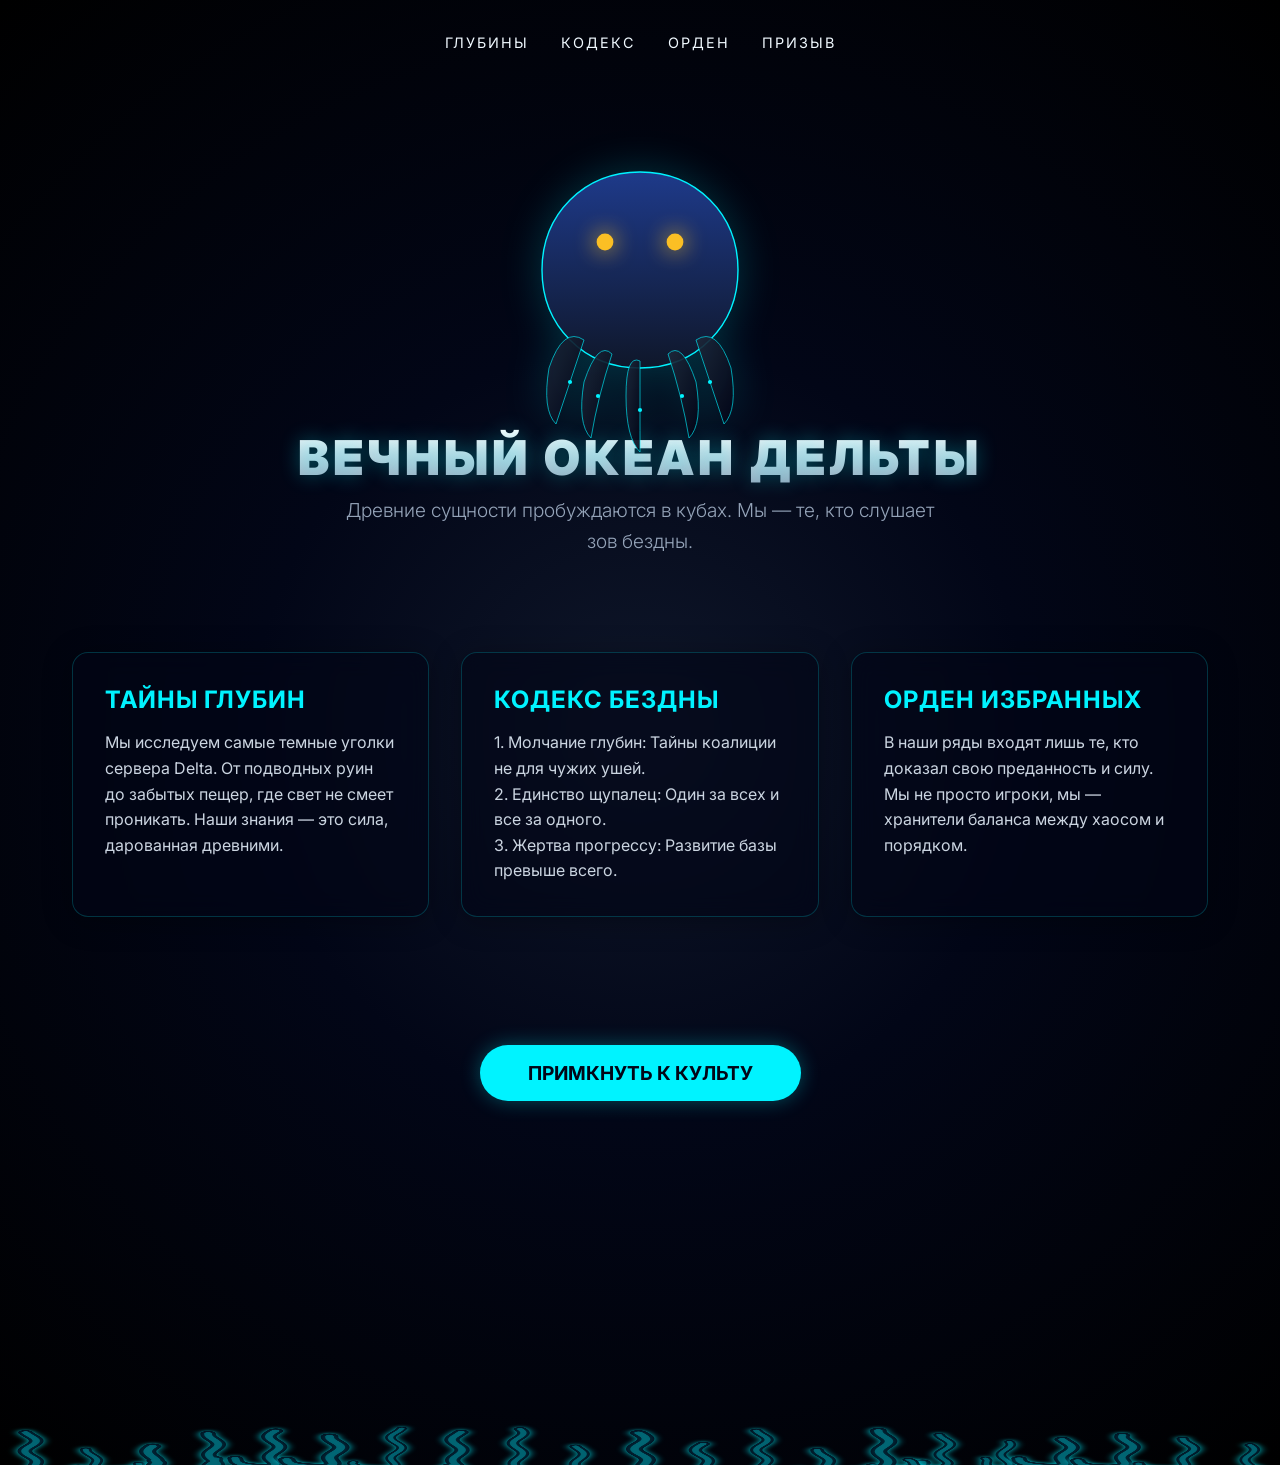
==== commit 0da7c121: "update branch" ====
--- a/index.html
+++ b/index.html
@@ -4,610 +4,321 @@
     <meta charset="UTF-8">
     <meta name="viewport" content="width=device-width, initial-scale=1.0">
     <title>Коалиция Бездны | Delta RP</title>
+    <link rel="preconnect" href="https://fonts.googleapis.com">
+    <link rel="preconnect" href="https://fonts.gstatic.com" crossorigin>
+    <link href="https://fonts.googleapis.com/css2?family=Inter:wght@300;400;700;900&display=swap" rel="stylesheet">
     <style>
+        :root {
+            --bg-deep: #020617;
+            --bg-black: #000000;
+            --neon-blue: #00f3ff;
+            --neon-dim: rgba(0, 243, 255, 0.3);
+            --eye-color: #fbbf24;
+            --text-main: #f0f9ff;
+            --glass-bg: rgba(2, 6, 23, 0.6);
+            --glass-border: rgba(0, 243, 255, 0.2);
+        }
+
         * {
             margin: 0;
             padding: 0;
             box-sizing: border-box;
         }
 
-        :root {
-            --deep-black: #020617;
-            --sea-foam: #f0f9ff;
-            --electric-blue: #00d4ff;
-            --ocean-blue: #00f3ff;
-            --deep-blue: #1d4ed8;
-            --neon-yellow: #fff700;
-        }
-
         body {
             font-family: 'Inter', system-ui, -apple-system, sans-serif;
-            background: linear-gradient(180deg, var(--deep-black) 0%, #000000 100%);
-            color: var(--sea-foam);
+            background: radial-gradient(circle at center, #0f172a 0%, var(--bg-deep) 40%, var(--bg-black) 100%);
+            color: var(--text-main);
             min-height: 100vh;
             overflow-x: hidden;
-            line-height: 1.6;
-        }
-
-        /* Header */
+            display: flex;
+            flex-direction: column;
+        }
+
         header {
-            position: fixed;
-            top: 0;
-            width: 100%;
-            padding: 1.5rem 2rem;
-            background: rgba(2, 6, 23, 0.9);
-            backdrop-filter: blur(10px);
-            z-index: 1000;
-            border-bottom: 1px solid rgba(0, 212, 255, 0.1);
-        }
-
-        nav {
-            max-width: 1200px;
-            margin: 0 auto;
+            padding: 2rem;
+            text-align: center;
+            position: relative;
+            z-index: 10;
+        }
+
+        nav ul {
             display: flex;
-            justify-content: space-between;
-            align-items: center;
-        }
-
-        .logo-text {
-            font-size: 1.5rem;
-            font-weight: 700;
-            color: var(--electric-blue);
-            text-shadow: 0 0 10px rgba(0, 212, 255, 0.5);
-        }
-
-        .nav-links {
-            display: flex;
+            justify-content: center;
             gap: 2rem;
             list-style: none;
-        }
-
-        .nav-links a {
-            color: var(--sea-foam);
+            flex-wrap: wrap;
+        }
+
+        nav a {
+            color: var(--text-main);
             text-decoration: none;
-            font-weight: 500;
-            transition: all 0.3s ease;
-            position: relative;
-        }
-
-        .nav-links a:hover {
-            color: var(--electric-blue);
-            text-shadow: 0 0 8px rgba(0, 212, 255, 0.6);
-        }
-
-        .nav-links a::after {
-            content: '';
-            position: absolute;
-            bottom: -5px;
-            left: 0;
-            width: 0;
-            height: 2px;
-            background: var(--electric-blue);
-            transition: width 0.3s ease;
-            box-shadow: 0 0 10px var(--electric-blue);
-        }
-
-        .nav-links a:hover::after {
-            width: 100%;
-        }
-
-        /* Hero Section */
+            text-transform: uppercase;
+            letter-spacing: 2px;
+            font-size: 0.9rem;
+            transition: color 0.3s, text-shadow 0.3s;
+        }
+
+        nav a:hover {
+            color: var(--neon-blue);
+            text-shadow: 0 0 10px var(--neon-blue);
+        }
+
         .hero {
-            min-height: 100vh;
+            flex: 1;
             display: flex;
             flex-direction: column;
+            align-items: center;
             justify-content: center;
-            align-items: center;
+            padding: 2rem;
             text-align: center;
-            padding: 6rem 2rem 4rem;
             position: relative;
-        }
-
-        /* Octopus Logo */
+            z-index: 5;
+        }
+
         .logo-container {
-            position: relative;
-            width: 200px;
-            height: 200px;
+            width: 280px;
+            height: 280px;
             margin-bottom: 2rem;
-            animation: floating 4s ease-in-out infinite;
-        }
-
-        @keyframes floating {
-            0%, 100% {
-                transform: translateY(0) rotate(0deg);
-            }
-            25% {
-                transform: translateY(-15px) rotate(2deg);
-            }
-            50% {
-                transform: translateY(-8px) rotate(0deg);
-            }
-            75% {
-                transform: translateY(-20px) rotate(-2deg);
-            }
-        }
-
-        .octopus-logo {
+            animation: float 6s ease-in-out infinite;
+            filter: drop-shadow(0 0 20px rgba(0, 243, 255, 0.2));
+        }
+
+        @keyframes float {
+            0%, 100% { transform: translateY(0); }
+            50% { transform: translateY(-20px); }
+        }
+
+        .cthulhu-svg {
             width: 100%;
             height: 100%;
-            position: relative;
-        }
-
-        .octopus-body {
-            position: absolute;
-            width: 120px;
-            height: 100px;
-            background: linear-gradient(135deg, #1e3a5f 0%, #0d2137 100%);
-            border-radius: 50% 50% 50% 50% / 60% 60% 40% 40%;
-            top: 20px;
-            left: 50%;
-            transform: translateX(-50%);
-            box-shadow: 
-                0 10px 30px rgba(0, 0, 0, 0.8),
-                0 0 40px rgba(0, 212, 255, 0.3),
-                inset 0 -10px 20px rgba(0, 0, 0, 0.5);
-            z-index: 2;
-        }
-
-        .octopus-head {
-            position: absolute;
-            width: 80px;
-            height: 70px;
-            background: linear-gradient(135deg, #2a4a6f 0%, #153045 100%);
-            border-radius: 50%;
-            top: 10px;
-            left: 50%;
-            transform: translateX(-50%);
-            box-shadow: 
-                0 5px 20px rgba(0, 0, 0, 0.6),
-                inset 0 -5px 15px rgba(0, 0, 0, 0.4);
-            z-index: 3;
-        }
-
-        .eye {
-            position: absolute;
-            width: 18px;
-            height: 18px;
-            background: radial-gradient(circle, var(--neon-yellow) 0%, #b8860b 70%, #000000 100%);
-            border-radius: 50%;
-            top: 25px;
-            box-shadow: 
-                0 0 20px var(--neon-yellow),
-                0 0 40px rgba(255, 247, 0, 0.5),
-                inset 0 0 10px rgba(0, 0, 0, 0.8);
-            animation: eyeGlow 3s ease-in-out infinite alternate;
-            z-index: 4;
-        }
-
-        .eye-left {
-            left: 65px;
-        }
-
-        .eye-right {
-            right: 65px;
-        }
-
-        @keyframes eyeGlow {
-            0% {
-                box-shadow: 0 0 15px var(--neon-yellow), 0 0 30px rgba(255, 247, 0, 0.3);
-                opacity: 0.8;
-            }
-            100% {
-                box-shadow: 0 0 25px var(--neon-yellow), 0 0 50px rgba(255, 247, 0, 0.7), 0 0 70px rgba(255, 247, 0, 0.4);
-                opacity: 1;
-            }
-        }
-
-        .tentacle {
-            position: absolute;
-            width: 25px;
-            height: 80px;
-            background: linear-gradient(180deg, #1e3a5f 0%, #0d2137 100%);
-            border-radius: 50%;
-            bottom: -60px;
-            box-shadow: 
-                0 5px 15px rgba(0, 0, 0, 0.5),
-                inset 0 -5px 10px rgba(0, 0, 0, 0.3);
-            z-index: 1;
-        }
-
-        .tentacle::before {
-            content: '';
-            position: absolute;
-            width: 8px;
-            height: 8px;
-            background: rgba(0, 212, 255, 0.3);
-            border-radius: 50%;
-            top: 20px;
-            left: 50%;
-            transform: translateX(-50%);
-            box-shadow: 0 0 5px rgba(0, 212, 255, 0.5);
-        }
-
-        .tentacle::after {
-            content: '';
-            position: absolute;
-            width: 6px;
-            height: 6px;
-            background: rgba(0, 212, 255, 0.2);
-            border-radius: 50%;
-            top: 40px;
-            left: 50%;
-            transform: translateX(-50%);
-            box-shadow: 0 0 3px rgba(0, 212, 255, 0.4);
-        }
-
-        .t1 { left: 20px; transform: rotate(15deg); }
-        .t2 { left: 50px; transform: rotate(5deg); }
-        .t3 { left: 80px; transform: rotate(-5deg); }
-        .t4 { left: 110px; transform: rotate(-15deg); }
-        .t5 { left: 140px; transform: rotate(-25deg); }
-        .t6 { left: 35px; transform: rotate(25deg); height: 60px; }
-        .t7 { left: 125px; transform: rotate(-25deg); height: 60px; }
-
-        .hero h1 {
-            font-size: 3.5rem;
-            font-weight: 800;
-            margin-bottom: 1rem;
-            background: linear-gradient(135deg, var(--sea-foam) 0%, var(--electric-blue) 100%);
+            overflow: visible;
+        }
+
+        .cthulhu-head {
+            fill: url(#headGradient);
+            stroke: var(--neon-blue);
+            stroke-width: 1;
+        }
+
+        .cthulhu-tentacle {
+            fill: url(#tentacleGradient);
+            stroke: var(--neon-blue);
+            stroke-width: 0.5;
+            opacity: 0.9;
+        }
+
+        .cthulhu-eye {
+            fill: var(--eye-color);
+            filter: drop-shadow(0 0 8px var(--eye-color));
+            animation: eyePulse 3s infinite alternate, blink 4s infinite;
+            transform-origin: center;
+        }
+
+        @keyframes eyePulse {
+            0% { filter: drop-shadow(0 0 5px var(--eye-color)); opacity: 0.8; }
+            100% { filter: drop-shadow(0 0 15px var(--eye-color)); opacity: 1; }
+        }
+
+        @keyframes blink {
+            0%, 48%, 52%, 100% { transform: scaleY(1); }
+            50% { transform: scaleY(0.1); }
+        }
+
+        h1 {
+            font-size: 3rem;
+            font-weight: 900;
+            text-transform: uppercase;
+            letter-spacing: 4px;
+            margin-bottom: 0.5rem;
+            text-shadow: 0 0 20px var(--neon-dim);
+            background: linear-gradient(to bottom, #fff, #94a3b8);
             -webkit-background-clip: text;
             -webkit-text-fill-color: transparent;
-            background-clip: text;
-            text-shadow: 0 0 30px rgba(0, 212, 255, 0.3);
-            letter-spacing: 2px;
-        }
-
-        .hero p {
-            font-size: 1.3rem;
-            color: rgba(240, 249, 255, 0.8);
+        }
+
+        .subtitle {
+            font-size: 1.2rem;
+            color: #94a3b8;
+            font-weight: 300;
             max-width: 600px;
-            margin-bottom: 2rem;
-        }
-
-        /* Buttons */
-        .btn {
-            display: inline-block;
-            padding: 1rem 2.5rem;
-            background: transparent;
-            color: var(--electric-blue);
-            border: 2px solid var(--electric-blue);
-            border-radius: 50px;
-            font-size: 1.1rem;
-            font-weight: 600;
-            text-decoration: none;
-            transition: all 0.3s ease;
-            cursor: pointer;
-            position: relative;
-            overflow: hidden;
-            box-shadow: 0 0 15px rgba(0, 212, 255, 0.3);
-        }
-
-        .btn:hover {
-            background: var(--electric-blue);
-            color: var(--deep-black);
-            box-shadow: 
-                0 0 30px rgba(0, 212, 255, 0.6),
-                0 0 60px rgba(0, 212, 255, 0.4);
-            transform: translateY(-3px);
-        }
-
-        .btn-pulse {
-            animation: pulse 2s ease-in-out infinite;
-        }
-
-        @keyframes pulse {
-            0%, 100% {
-                box-shadow: 0 0 15px rgba(0, 212, 255, 0.3);
-            }
-            50% {
-                box-shadow: 
-                    0 0 25px rgba(0, 212, 255, 0.5),
-                    0 0 50px rgba(0, 212, 255, 0.3);
-            }
-        }
-
-        /* Sections */
-        section {
-            padding: 5rem 2rem;
-            max-width: 1200px;
-            margin: 0 auto;
-        }
-
-        .section-title {
-            font-size: 2.5rem;
-            text-align: center;
-            margin-bottom: 3rem;
-            color: var(--electric-blue);
-            text-shadow: 0 0 20px rgba(0, 212, 255, 0.4);
-        }
-
-        /* About Section */
-        .about-content {
-            text-align: center;
-            max-width: 800px;
-            margin: 0 auto;
-            font-size: 1.2rem;
-            line-height: 1.8;
-            color: rgba(240, 249, 255, 0.9);
-        }
-
-        /* Cards Grid */
-        .cards-grid {
+            line-height: 1.6;
+        }
+
+        .content-grid {
             display: grid;
             grid-template-columns: repeat(auto-fit, minmax(300px, 1fr));
             gap: 2rem;
-            margin-top: 3rem;
+            padding: 4rem 2rem;
+            max-width: 1200px;
+            margin: 0 auto;
+            position: relative;
+            z-index: 5;
         }
 
         .card {
-            background: rgba(2, 6, 23, 0.6);
-            border: 1px solid rgba(0, 212, 255, 0.2);
-            border-radius: 15px;
+            background: var(--glass-bg);
+            backdrop-filter: blur(12px);
+            -webkit-backdrop-filter: blur(12px);
+            border: 1px solid var(--glass-border);
+            border-radius: 16px;
             padding: 2rem;
-            text-align: center;
-            transition: all 0.3s ease;
-            backdrop-filter: blur(5px);
-            box-shadow: 0 5px 20px rgba(0, 0, 0, 0.3);
+            transition: transform 0.3s, box-shadow 0.3s;
+            box-shadow: 0 4px 30px rgba(0, 0, 0, 0.3);
         }
 
         .card:hover {
-            border-color: var(--electric-blue);
-            box-shadow: 
-                0 0 30px rgba(0, 212, 255, 0.3),
-                0 10px 40px rgba(0, 0, 0, 0.5);
             transform: translateY(-5px);
+            box-shadow: 0 0 25px var(--neon-dim);
+            border-color: var(--neon-blue);
         }
 
         .card h3 {
             font-size: 1.5rem;
-            color: var(--electric-blue);
             margin-bottom: 1rem;
-            text-shadow: 0 0 10px rgba(0, 212, 255, 0.5);
+            color: var(--neon-blue);
+            text-transform: uppercase;
+            letter-spacing: 1px;
         }
 
         .card p {
-            color: rgba(240, 249, 255, 0.8);
-            line-height: 1.7;
-        }
-
-        /* CTA Section */
+            line-height: 1.6;
+            color: #cbd5e1;
+        }
+
         .cta-section {
             text-align: center;
             padding: 4rem 2rem;
-        }
-
-        .cta-section h2 {
-            font-size: 2.5rem;
-            margin-bottom: 1.5rem;
-            color: var(--sea-foam);
-        }
-
-        .cta-section p {
+            position: relative;
+            z-index: 5;
+        }
+
+        .btn-neon {
+            display: inline-block;
+            padding: 1rem 3rem;
             font-size: 1.2rem;
-            color: rgba(240, 249, 255, 0.8);
-            margin-bottom: 2rem;
-            max-width: 600px;
-            margin-left: auto;
-            margin-right: auto;
-        }
-
-        /* Footer with Tentacles */
+            font-weight: 700;
+            text-transform: uppercase;
+            color: var(--bg-deep);
+            background: var(--neon-blue);
+            border: none;
+            border-radius: 50px;
+            cursor: pointer;
+            text-decoration: none;
+            box-shadow: 0 0 20px var(--neon-dim);
+            transition: all 0.3s ease;
+            animation: pulseBtn 2s infinite;
+        }
+
+        .btn-neon:hover {
+            background: #fff;
+            box-shadow: 0 0 40px var(--neon-blue);
+            transform: scale(1.05);
+        }
+
+        @keyframes pulseBtn {
+            0% { box-shadow: 0 0 0 0 rgba(0, 243, 255, 0.4); }
+            70% { box-shadow: 0 0 0 15px rgba(0, 243, 255, 0); }
+            100% { box-shadow: 0 0 0 0 rgba(0, 243, 255, 0); }
+        }
+
         footer {
             position: relative;
+            width: 100%;
             height: 300px;
-            background: linear-gradient(180deg, var(--deep-black) 0%, #000000 100%);
+            background: transparent;
             overflow: hidden;
-            border-top: 1px solid rgba(0, 212, 255, 0.1);
+            z-index: 1;
         }
 
         #tentacleCanvas {
-            position: absolute;
-            bottom: 0;
-            left: 0;
+            display: block;
             width: 100%;
             height: 100%;
         }
 
-        .footer-content {
-            position: relative;
-            z-index: 10;
-            text-align: center;
-            padding: 2rem;
-            color: rgba(240, 249, 255, 0.5);
-        }
-
-        /* Mobile Responsive */
         @media (max-width: 768px) {
-            .nav-links {
-                display: none;
-            }
-
-            .hero h1 {
-                font-size: 2.5rem;
-            }
-
-            .hero p {
-                font-size: 1.1rem;
-            }
-
-            .logo-container {
-                width: 150px;
-                height: 150px;
-            }
-
-            .octopus-body {
-                width: 90px;
-                height: 75px;
-            }
-
-            .octopus-head {
-                width: 60px;
-                height: 52px;
-            }
-
-            .eye {
-                width: 14px;
-                height: 14px;
-            }
-
-            .eye-left {
-                left: 48px;
-            }
-
-            .eye-right {
-                right: 48px;
-            }
-
-            .tentacle {
-                width: 20px;
-                height: 60px;
-            }
-
-            .t1 { left: 15px; }
-            .t2 { left: 38px; }
-            .t3 { left: 60px; }
-            .t4 { left: 82px; }
-            .t5 { left: 105px; }
-            .t6 { left: 26px; height: 45px; }
-            .t7 { left: 94px; height: 45px; }
-
-            .section-title {
-                font-size: 2rem;
-            }
-
-            .cards-grid {
-                grid-template-columns: 1fr;
-            }
-        }
-
-        @media (max-width: 480px) {
-            .hero h1 {
-                font-size: 2rem;
-            }
-
-            .btn {
-                padding: 0.8rem 2rem;
-                font-size: 1rem;
-            }
+            h1 { font-size: 2rem; }
+            .logo-container { width: 200px; height: 200px; }
+            nav ul { gap: 1rem; }
+            footer { height: 200px; }
         }
     </style>
 </head>
 <body>
-    <!-- Header -->
+
     <header>
         <nav>
-            <div class="logo-text">БЕЗДНА</div>
-            <ul class="nav-links">
+            <ul>
                 <li><a href="#about">Глубины</a></li>
-                <li><a href="#codex">Кодекс</a></li>
+                <li><a href="#code">Кодекс</a></li>
                 <li><a href="#order">Орден</a></li>
                 <li><a href="#join">Призыв</a></li>
             </ul>
         </nav>
     </header>
 
-    <!-- Hero Section -->
     <section class="hero">
         <div class="logo-container">
-            <div class="octopus-logo">
-                <div class="octopus-body"></div>
-                <div class="octopus-head"></div>
-                <div class="eye eye-left"></div>
-                <div class="eye eye-right"></div>
-                <div class="tentacle t1"></div>
-                <div class="tentacle t2"></div>
-                <div class="tentacle t3"></div>
-                <div class="tentacle t4"></div>
-                <div class="tentacle t5"></div>
-                <div class="tentacle t6"></div>
-                <div class="tentacle t7"></div>
-            </div>
+            <svg class="cthulhu-svg" viewBox="0 0 200 200" xmlns="http://www.w3.org/2000/svg">
+                <defs>
+                    <linearGradient id="headGradient" x1="0%" y1="0%" x2="0%" y2="100%">
+                        <stop offset="0%" style="stop-color:#1e3a8a;stop-opacity:1" />
+                        <stop offset="100%" style="stop-color:#0f172a;stop-opacity:1" />
+                    </linearGradient>
+                    <linearGradient id="tentacleGradient" x1="0%" y1="0%" x2="100%" y2="100%">
+                        <stop offset="0%" style="stop-color:#1e293b;stop-opacity:1" />
+                        <stop offset="100%" style="stop-color:#020617;stop-opacity:1" />
+                    </linearGradient>
+                </defs>
+                
+                <path class="cthulhu-head" d="M100,40 C140,40 170,70 170,110 C170,150 140,180 100,180 C60,180 30,150 30,110 C30,70 60,40 100,40 Z" />
+                
+                <circle class="cthulhu-eye" cx="75" cy="90" r="6" />
+                <circle class="cthulhu-eye" cx="125" cy="90" r="6" />
+                
+                <path class="cthulhu-tentacle" d="M60,160 Q50,190 40,220 Q30,210 35,180 Q45,150 60,160" />
+                <path class="cthulhu-tentacle" d="M80,170 Q70,200 65,230 Q55,220 60,190 Q70,160 80,170" />
+                <path class="cthulhu-tentacle" d="M100,175 Q100,210 100,240 Q90,230 90,200 Q90,170 100,175" />
+                <path class="cthulhu-tentacle" d="M120,170 Q130,200 135,230 Q145,220 140,190 Q130,160 120,170" />
+                <path class="cthulhu-tentacle" d="M140,160 Q150,190 160,220 Q170,210 165,180 Q155,150 140,160" />
+                
+                <circle cx="50" cy="190" r="1.5" fill="#00f3ff" />
+                <circle cx="70" cy="200" r="1.5" fill="#00f3ff" />
+                <circle cx="100" cy="210" r="1.5" fill="#00f3ff" />
+                <circle cx="130" cy="200" r="1.5" fill="#00f3ff" />
+                <circle cx="150" cy="190" r="1.5" fill="#00f3ff" />
+            </svg>
         </div>
-        <h1>ВЕЧНЫЙ ОКЕАН ДЕЛЬТЫ</h1>
-        <p>Древние сущности пробуждаются в кубах. Те, кто осмелится взглянуть в бездну, обретут знание... или погибель.</p>
-        <a href="https://discord.gg/your-server" class="btn btn-pulse" target="_blank">Примкнуть к культу</a>
+
+        <h1>Вечный Океан Дельты</h1>
+        <p class="subtitle">Древние сущности пробуждаются в кубах. Мы — те, кто слушает зов бездны.</p>
     </section>
 
-    <!-- About Section -->
-    <section id="about">
-        <h2 class="section-title">ТАЙНЫ ГЛУБИН</h2>
-        <div class="about-content">
-            <p>
-                В бескрайних океанах сервера Delta скрываются древние тайны, забытые даже богами. 
-                Мы — Коалиция Бездны — исследователи неизведанного, хранители запретных знаний. 
-                Наши щупальца проникают в самые темные пещеры, наши глаза видят то, что скрыто от смертных.
-            </p>
-            <br>
-            <p>
-                Присоединяйся к нам, если готов услышать шепот глубин и узреть истинный лик реальности.
-            </p>
+    <section class="content-grid" id="about">
+        <div class="card">
+            <h3>Тайны Глубин</h3>
+            <p>Мы исследуем самые темные уголки сервера Delta. От подводных руин до забытых пещер, где свет не смеет проникать. Наши знания — это сила, дарованная древними.</p>
+        </div>
+        <div class="card" id="code">
+            <h3>Кодекс Бездны</h3>
+            <p>1. Молчание глубин: Тайны коалиции не для чужих ушей.<br>2. Единство щупалец: Один за всех и все за одного.<br>3. Жертва прогрессу: Развитие базы превыше всего.</p>
+        </div>
+        <div class="card" id="order">
+            <h3>Орден Избранных</h3>
+            <p>В наши ряды входят лишь те, кто доказал свою преданность и силу. Мы не просто игроки, мы — хранители баланса между хаосом и порядком.</p>
         </div>
     </section>
 
-    <!-- Codex Section -->
-    <section id="codex">
-        <h2 class="section-title">КОДЕКС БЕЗДНЫ</h2>
-        <div class="cards-grid">
-            <div class="card">
-                <h3>МОЛЧАНИЕ ГЛУБИН</h3>
-                <p>
-                    Тайна — наше оружие. Ни один непосвященный не должен узнать о наших ритуалах. 
-                    Молчи, наблюдай, действуй в тени.
-                </p>
-            </div>
-            <div class="card">
-                <h3>ЕДИНСТВО ЩУПАЛЕЦ</h3>
-                <p>
-                    Как щупальца едины с телом Ктулху, так и мы едины друг с другом. 
-                    Помогай брату своему, ибо в единстве — сила бездны.
-                </p>
-            </div>
-            <div class="card">
-                <h3>ЖЕРТВА ПРОГРЕССУ</h3>
-                <p>
-                    Развитие требует жертв. Укрепляй базу, совершенствуй знания, 
-                    отдавай ресурсы во имя величия Коалиции.
-                </p>
-            </div>
-        </div>
+    <section class="cta-section" id="join">
+        <a href="https://discord.gg/your-server" target="_blank" class="btn-neon">Примкнуть к культу</a>
     </section>
 
-    <!-- Order Section -->
-    <section id="order">
-        <h2 class="section-title">ОРДЕН ИЗБРАННЫХ</h2>
-        <div class="about-content">
-            <p>
-                Только достойные могут войти в наш круг. Те, кто доказал свою верность бездне, 
-                получают доступ к древним артефактам и секретным локациям сервера.
-            </p>
-            <br>
-            <p>
-                Наш орден — это не просто группа игроков. Это культ, посвященный служению 
-                великим древним, спящим в океанских глубинах Delta.
-            </p>
-        </div>
-    </section>
-
-    <!-- CTA Section -->
-    <section id="join" class="cta-section">
-        <h2>ГОТОВ ЛИ ТЫ УЗРИТЬ ИСТИНУ?</h2>
-        <p>
-            Призыв звучит из глубин. Если ты слышишь его — твой путь предопределен. 
-            Присоединяйся к нам в Discord и сделай первый шаг к просветлению.
-        </p>
-        <a href="https://discord.gg/your-server" class="btn btn-pulse" target="_blank">Вступить в ряды культа</a>
-    </section>
-
-    <!-- Footer with Animated Tentacles -->
     <footer>
         <canvas id="tentacleCanvas"></canvas>
-        <div class="footer-content">
-            <p>&copy; 2024 Коалиция Бездны | Delta RP. Все права принадлежат глубинам.</p>
-        </div>
     </footer>
 
     <script>
-        // Tentacle Animation using Canvas
         const canvas = document.getElementById('tentacleCanvas');
         const ctx = canvas.getContext('2d');
 
@@ -616,94 +327,101 @@
 
         function resize() {
             width = canvas.width = window.innerWidth;
-            height = canvas.height = 300;
+            height = canvas.height = window.innerHeight;
             initTentacles();
         }
 
         class Tentacle {
-            constructor(x) {
+            constructor(x, delay, length, thickness) {
                 this.x = x;
-                this.y = height;
-                this.segments = [];
-                this.numSegments = Math.floor(Math.random() * 8) + 12;
-                this.segmentLength = Math.random() * 8 + 12;
-                this.amplitude = Math.random() * 30 + 20;
-                this.frequency = Math.random() * 0.02 + 0.01;
-                this.speed = Math.random() * 0.02 + 0.01;
-                this.phase = Math.random() * Math.PI * 2;
-                this.opacity = Math.random() * 0.3 + 0.1;
-                this.width = Math.random() * 15 + 10;
-                
-                for (let i = 0; i < this.numSegments; i++) {
-                    this.segments.push({
-                        x: this.x,
-                        y: this.y - i * this.segmentLength
-                    });
+                this.y = height + 50;
+                this.delay = delay;
+                this.length = length;
+                this.thickness = thickness;
+                this.points = [];
+                this.speed = 0.02 + Math.random() * 0.03;
+                this.frequency = 0.01 + Math.random() * 0.02;
+                
+                for(let i = 0; i < this.length; i++) {
+                    this.points.push({x: this.x, y: this.y - i * 5});
                 }
             }
 
             update(time) {
-                for (let i = 0; i < this.segments.length; i++) {
-                    const segment = this.segments[i];
-                    const offset = i * 0.5;
-                    segment.x = this.x + Math.sin(time * this.speed + this.phase + offset) * this.amplitude * (i / this.numSegments);
-                    segment.y = this.y - i * this.segmentLength + Math.cos(time * this.speed * 0.5 + this.phase + offset) * 10;
+                const baseX = this.x + Math.sin(time * this.speed + this.delay) * 50;
+                this.points[0].x = baseX;
+                this.points[0].y = height + Math.sin(time * 0.05 + this.delay) * 20;
+
+                for (let i = 1; i < this.points.length; i++) {
+                    const prev = this.points[i - 1];
+                    const curr = this.points[i];
+                    
+                    const dx = prev.x - curr.x;
+                    const dy = prev.y - curr.y;
+                    const dist = Math.sqrt(dx*dx + dy*dy);
+                    const angle = Math.atan2(dy, dx);
+                    
+                    const targetDist = 5;
+                    if (dist > targetDist) {
+                        curr.x = prev.x - Math.cos(angle) * targetDist;
+                        curr.y = prev.y - Math.sin(angle) * targetDist;
+                    }
+                    
+                    curr.x += Math.sin(time * this.frequency + i * 0.5 + this.delay) * 2;
                 }
             }
 
-            draw() {
+            draw(ctx) {
+                if (this.points.length < 2) return;
+
                 ctx.beginPath();
-                ctx.moveTo(this.segments[0].x, this.segments[0].y);
-                
-                for (let i = 1; i < this.segments.length; i++) {
-                    const seg = this.segments[i];
-                    const prevSeg = this.segments[i - 1];
-                    const cx = (prevSeg.x + seg.x) / 2;
-                    const cy = (prevSeg.y + seg.y) / 2;
-                    ctx.quadraticCurveTo(prevSeg.x, prevSeg.y, cx, cy);
+                ctx.moveTo(this.points[0].x, this.points[0].y);
+                
+                for (let i = 1; i < this.points.length - 1; i++) {
+                    const xc = (this.points[i].x + this.points[i + 1].x) / 2;
+                    const yc = (this.points[i].y + this.points[i + 1].y) / 2;
+                    ctx.quadraticCurveTo(this.points[i].x, this.points[i].y, xc, yc);
                 }
-
-                const gradient = ctx.createLinearGradient(
-                    this.segments[0].x, this.segments[0].y,
-                    this.segments[this.segments.length - 1].x,
-                    this.segments[this.segments.length - 1].y
-                );
-                gradient.addColorStop(0, `rgba(0, 212, 255, ${this.opacity})`);
-                gradient.addColorStop(0.5, `rgba(29, 78, 216, ${this.opacity * 0.7})`);
-                gradient.addColorStop(1, `rgba(2, 6, 23, 0)`);
-
-                ctx.strokeStyle = gradient;
-                ctx.lineWidth = this.width;
+                
+                const last = this.points[this.points.length - 1];
+                ctx.lineTo(last.x, last.y);
+
                 ctx.lineCap = 'round';
                 ctx.lineJoin = 'round';
+                
+                ctx.shadowBlur = 10;
+                ctx.shadowColor = '#00f3ff';
+                ctx.strokeStyle = 'rgba(2, 6, 23, 0.8)';
+                ctx.lineWidth = this.thickness;
                 ctx.stroke();
-
-                // Neon glow
-                ctx.shadowBlur = 15;
-                ctx.shadowColor = 'rgba(0, 212, 255, 0.5)';
+                
+                ctx.shadowBlur = 0;
+                ctx.strokeStyle = 'rgba(0, 243, 255, 0.3)';
+                ctx.lineWidth = this.thickness / 2;
                 ctx.stroke();
-                ctx.shadowBlur = 0;
             }
         }
 
         function initTentacles() {
             tentacles = [];
-            const numTentacles = Math.floor(width / 80);
-            for (let i = 0; i < numTentacles; i++) {
-                const x = (width / numTentacles) * i + Math.random() * 40;
-                tentacles.push(new Tentacle(x));
+            const count = Math.floor(width / 60);
+            for (let i = 0; i < count; i++) {
+                const x = (width / count) * i + (width / count) / 2;
+                const delay = i * 0.5;
+                const length = 20 + Math.random() * 15;
+                const thickness = 8 + Math.random() * 12;
+                tentacles.push(new Tentacle(x, delay, length, thickness));
             }
         }
 
         let time = 0;
         function animate() {
             ctx.clearRect(0, 0, width, height);
-            
             time += 1;
             
-            tentacles.forEach(tentacle => {
-                tentacle.update(time);
-                tentacle.draw();
+            tentacles.forEach(t => {
+                t.update(time);
+                t.draw(ctx);
             });
 
             requestAnimationFrame(animate);
